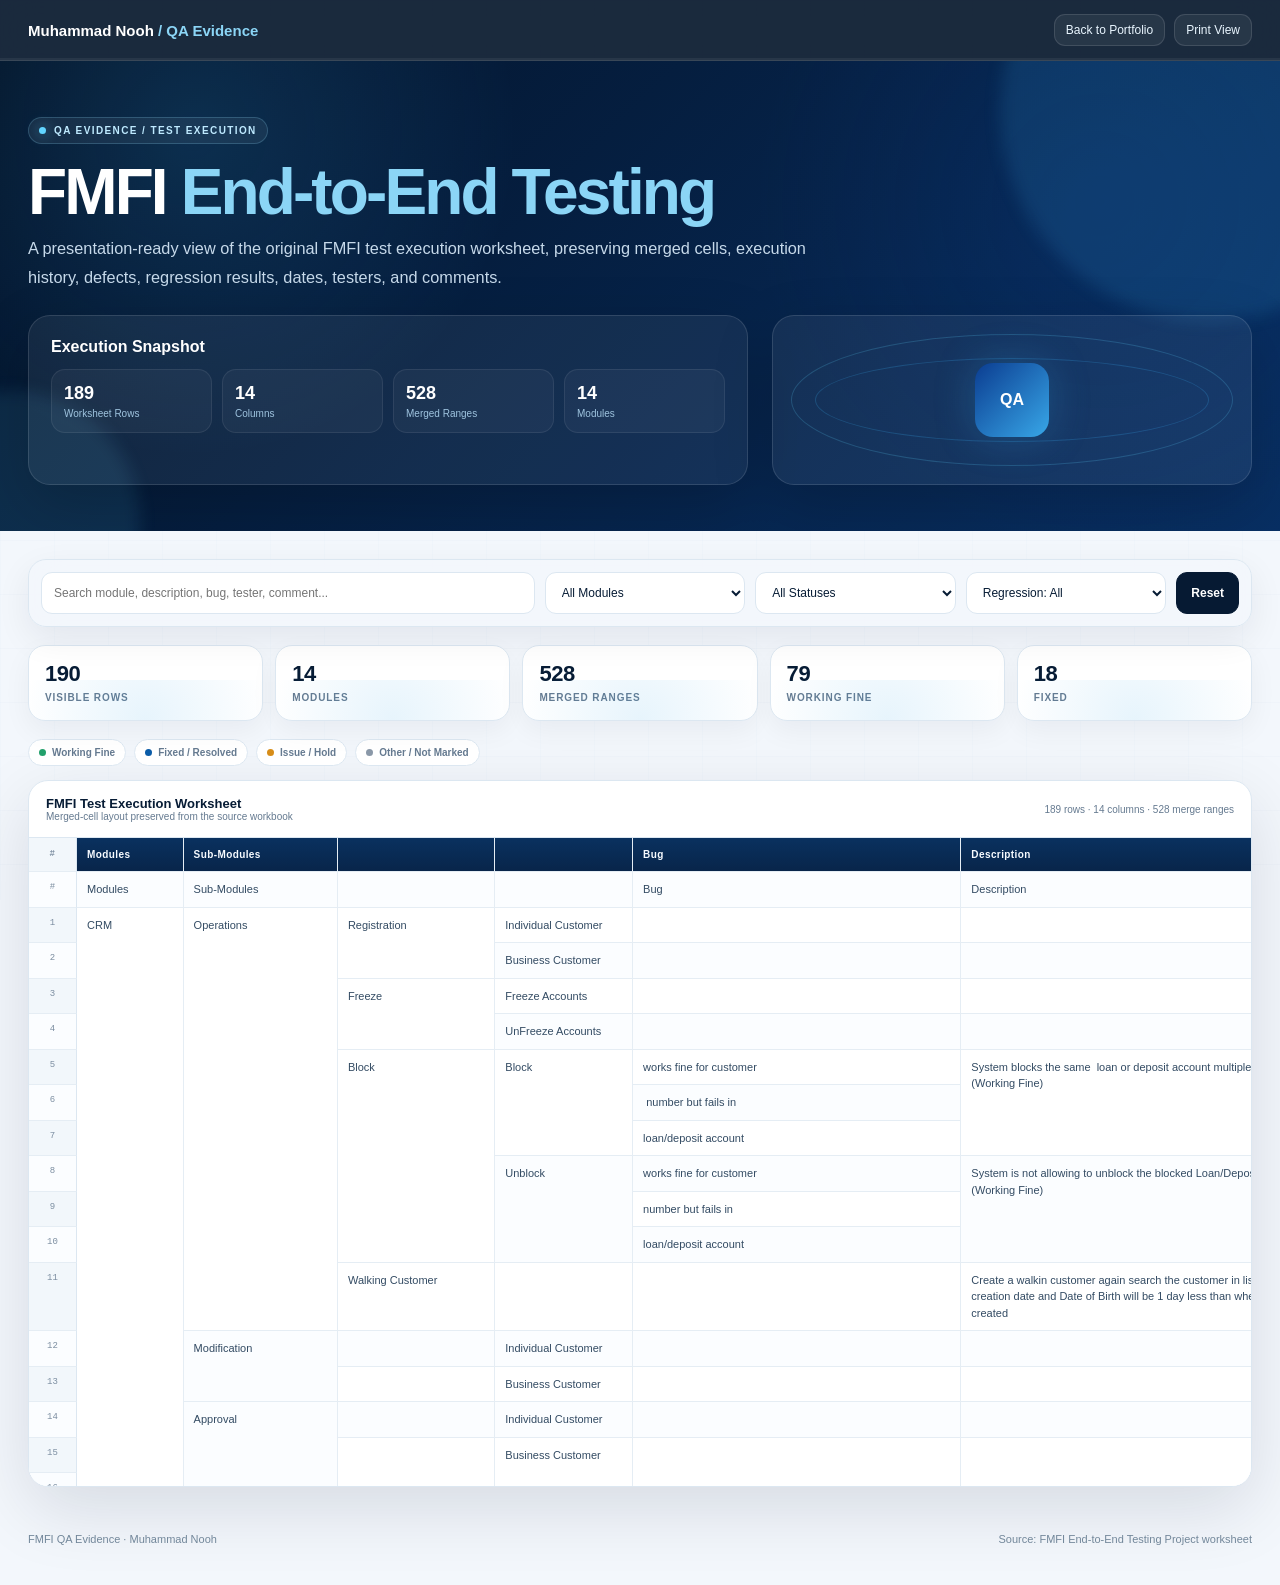
==== test-cases.html @ d33f56d4 "portfolio-version-1.6" ====
<!DOCTYPE html>
<html lang="en">
<head>
<meta charset="UTF-8">
<meta name="viewport" content="width=device-width, initial-scale=1.0">
<meta name="theme-color" content="#061a33">
<title>FMFI End-to-End Testing | QA Evidence — Muhammad Nooh</title>
<style>

:root{
 --navy-950:#031328;--navy-900:#061a33;--navy-800:#082f63;--navy-700:#0b3d91;
 --blue-600:#2f80bd;--blue-500:#38a7e8;--blue-300:#8bd5f6;--cyan:#62d5ff;
 --bg:#f3f7fc;--surface:#fff;--ink:#071c35;--muted:#657a90;--line:#dce7f1;
 --shadow:0 22px 70px rgba(3,19,40,.12);--shadow2:0 34px 100px rgba(3,19,40,.20)
}
*{box-sizing:border-box}
html{scroll-behavior:smooth}
body{margin:0;font-family:Inter,Segoe UI,Arial,sans-serif;background:var(--bg);color:var(--ink);overflow-x:hidden}
body::before{content:"";position:fixed;inset:0;pointer-events:none;opacity:.55;background-image:linear-gradient(rgba(11,61,145,.03) 1px,transparent 1px),linear-gradient(90deg,rgba(56,167,232,.03) 1px,transparent 1px);background-size:54px 54px;animation:grid 22s linear infinite;z-index:-3}
@keyframes grid{to{background-position:54px 54px}}
@keyframes drift{0%,100%{transform:translate3d(0,0,0)}50%{transform:translate3d(34px,-24px,0)}}
@keyframes pulse{0%,100%{transform:scale(1);opacity:.85}50%{transform:scale(1.35);opacity:1}}
@keyframes scan{from{transform:translateY(-120%)}to{transform:translateY(620%)}}
@keyframes float{0%,100%{transform:translateY(0)}50%{transform:translateY(-8px)}}
@keyframes reveal{from{opacity:0;transform:translateY(22px)}to{opacity:1;transform:none}}
.topbar{position:sticky;top:0;z-index:1000;background:rgba(3,19,40,.90);backdrop-filter:blur(18px);border-bottom:1px solid rgba(255,255,255,.08)}
.nav{max-width:1500px;margin:auto;padding:14px 28px;display:flex;align-items:center;justify-content:space-between;gap:20px}
.brand{color:#fff;text-decoration:none;font-weight:900;font-size:15px}.brand em{font-style:normal;color:var(--blue-300);font-weight:700}
.nav-actions{display:flex;align-items:center;gap:9px;flex-wrap:wrap}.nav-btn{border:1px solid rgba(255,255,255,.12);background:rgba(255,255,255,.06);color:#e9f6ff;border-radius:11px;padding:8px 11px;font-size:12px;cursor:pointer;transition:.25s}.nav-btn:hover{transform:translateY(-2px);background:rgba(56,167,232,.16)}
.progress{position:absolute;left:0;right:0;bottom:-1px;height:3px;background:rgba(255,255,255,.06)}.progress span{display:block;width:0;height:100%;background:linear-gradient(90deg,#38a7e8,#8bd5f6);box-shadow:0 0 14px rgba(56,167,232,.55)}
.hero{position:relative;overflow:hidden;background:radial-gradient(circle at 15% 15%,rgba(56,167,232,.16),transparent 28%),radial-gradient(circle at 86% 30%,rgba(11,61,145,.18),transparent 30%),linear-gradient(135deg,var(--navy-950),var(--navy-800));color:#fff}
.hero:before,.hero:after{content:"";position:absolute;border-radius:50%;filter:blur(8px);pointer-events:none}.hero:before{width:420px;height:420px;right:-140px;top:-160px;background:rgba(56,167,232,.14);animation:drift 9s ease-in-out infinite}.hero:after{width:260px;height:260px;left:-120px;bottom:-120px;background:rgba(98,213,255,.10);animation:drift 11s ease-in-out infinite reverse}
.hero-inner{max-width:1500px;margin:auto;padding:56px 28px 46px;position:relative;z-index:2}.eyebrow{display:inline-flex;gap:8px;align-items:center;border:1px solid rgba(139,213,246,.22);background:rgba(255,255,255,.06);padding:7px 10px;border-radius:999px;text-transform:uppercase;letter-spacing:1.4px;font-size:10px;font-weight:900;color:#bfeaff}.dot{width:7px;height:7px;border-radius:50%;background:#62d5ff;box-shadow:0 0 14px rgba(98,213,255,.8);animation:pulse 2s ease-in-out infinite}
.hero h1{margin:16px 0 9px;font-size:clamp(2.2rem,5vw,4.6rem);line-height:1.02;letter-spacing:-.045em}.hero h1 span{color:var(--blue-300)}.hero-copy{max-width:820px;color:#c6d9ea;font-size:1.02rem;line-height:1.75;margin:0 0 24px}
.hero-grid{display:grid;grid-template-columns:1.2fr .8fr;gap:24px;align-items:stretch}.hero-panel{border:1px solid rgba(255,255,255,.12);background:rgba(255,255,255,.06);border-radius:22px;padding:22px;backdrop-filter:blur(16px);box-shadow:0 20px 60px rgba(0,0,0,.18)}.hero-panel h2{margin:0 0 13px;font-size:16px}
.hero-meta{display:grid;grid-template-columns:repeat(4,1fr);gap:10px}.meta{padding:13px 12px;border:1px solid rgba(255,255,255,.08);background:rgba(255,255,255,.04);border-radius:14px;animation:float 5s ease-in-out infinite}.meta:nth-child(2){animation-delay:.4s}.meta:nth-child(3){animation-delay:.8s}.meta:nth-child(4){animation-delay:1.2s}.meta strong{display:block;font-size:18px;color:#fff}.meta span{display:block;margin-top:4px;color:#9fc4df;font-size:10px}
.side-graphic{height:100%;min-height:170px;position:relative;overflow:hidden}.side-graphic:before{content:"";position:absolute;inset:0;background:linear-gradient(180deg,transparent,rgba(98,213,255,.05),transparent);transform:translateY(-120%);animation:scan 4s linear infinite}.orbit{position:absolute;border:1px solid rgba(98,213,255,.20);border-radius:50%;inset:18px;animation:float 5s ease-in-out infinite}.orbit.o2{inset:42px;border-color:rgba(56,167,232,.24);animation-delay:-1.5s}.center-node{position:absolute;left:50%;top:50%;transform:translate(-50%,-50%);width:74px;height:74px;border-radius:18px;display:grid;place-items:center;background:linear-gradient(135deg,#0b3d91,#38a7e8);font-weight:900;box-shadow:0 0 40px rgba(56,167,232,.25)}
.main{max-width:1500px;margin:auto;padding:28px}.toolbar{position:sticky;top:66px;z-index:900;background:rgba(243,247,252,.90);backdrop-filter:blur(16px);border:1px solid var(--line);border-radius:18px;padding:12px;box-shadow:0 12px 35px rgba(3,19,40,.07)}.toolbar-grid{display:grid;grid-template-columns:minmax(250px,1.6fr) repeat(3,minmax(150px,.65fr)) auto;gap:10px;align-items:center}
.control{height:42px;border:1px solid var(--line);border-radius:11px;background:#fff;color:var(--ink);padding:0 12px;font:inherit;font-size:12px;outline:none;transition:.2s}.control:focus{border-color:rgba(11,61,145,.35);box-shadow:0 0 0 4px rgba(56,167,232,.10)}.toolbar-btn{height:42px;border:1px solid var(--navy-900);background:var(--navy-900);color:#fff;border-radius:11px;padding:0 14px;font-size:12px;font-weight:800;cursor:pointer}.toolbar-btn:hover{background:var(--navy-800)}
.stats{display:grid;grid-template-columns:repeat(5,1fr);gap:12px;margin:18px 0}.stat{background:#fff;border:1px solid var(--line);border-radius:17px;padding:15px 16px;box-shadow:0 10px 28px rgba(3,19,40,.05);position:relative;overflow:hidden}.stat:after{content:"";position:absolute;left:-30%;right:-30%;bottom:-40px;height:80px;background:radial-gradient(circle,rgba(56,167,232,.12),transparent 65%)}.stat strong{display:block;font-size:22px;letter-spacing:-.02em}.stat span{color:var(--muted);font-size:10px;text-transform:uppercase;letter-spacing:.9px;font-weight:800}
.status-legend{display:flex;gap:8px;flex-wrap:wrap;margin:0 0 14px}.pill{display:inline-flex;align-items:center;gap:6px;border:1px solid var(--line);background:#fff;border-radius:999px;padding:7px 10px;font-size:10px;color:var(--muted);font-weight:800}.pill i{width:7px;height:7px;border-radius:50%;display:block}.good i{background:#22a06b}.fixed i{background:#0b5ca8}.issue i{background:#d78d18}.neutral i{background:#8a98a8}
.sheet-shell{background:#fff;border:1px solid var(--line);border-radius:20px;box-shadow:var(--shadow);overflow:hidden}.sheet-top{padding:15px 17px;border-bottom:1px solid var(--line);display:flex;justify-content:space-between;gap:14px;align-items:center}.sheet-title{font-weight:900;font-size:13px}.sheet-sub{font-size:10px;color:var(--muted)}.table-wrap{overflow:auto;max-height:72vh;background:#fbfdff;scroll-behavior:smooth}
table{border-collapse:separate;border-spacing:0;min-width:1880px;width:max-content;font-size:11px}th,td{border-right:1px solid #e5edf4;border-bottom:1px solid #e5edf4;vertical-align:top}th{position:sticky;top:0;z-index:30;background:linear-gradient(180deg,#0a315f,#08254a);color:#f7fbff;padding:11px 10px;text-align:left;font-size:10px;letter-spacing:.4px;white-space:nowrap}td{padding:9px 10px;color:#334b63;line-height:1.5;min-width:102px;max-width:320px;white-space:pre-wrap;background:#fff}
.row-index{position:sticky;left:0;z-index:25;min-width:48px;width:48px;max-width:48px;text-align:center;font-size:9px;font-family:ui-monospace,SFMono-Regular,Consolas,monospace;color:#7b8da0;background:#f2f7fb;border-right:1px solid #dce7f1!important}.table-row:nth-child(odd) td{background:#fbfdff}.table-row:hover td{background:#eef7fd!important}.wide-cell{min-width:220px;max-width:360px}.date-cell{white-space:nowrap;color:#365b77;font-variant-numeric:tabular-nums}.status-good,.status-fixed,.status-issue,.status-neutral{font-weight:800;white-space:nowrap}.status-good{color:#087553;background:#f1fbf7!important}.status-fixed{color:#0a5f9f;background:#f1f8fe!important}.status-issue{color:#9a5a00;background:#fff8ec!important}.status-neutral{color:#5b6978}.match-row td{box-shadow:inset 0 0 0 1px rgba(56,167,232,.15)}.hidden-row{display:none}.empty-state{display:none;padding:46px;text-align:center;color:var(--muted)}.empty-state.show{display:block}mark{background:#d9f3ff;color:#05345e;padding:0 2px;border-radius:3px}
.footer{max-width:1500px;margin:18px auto 40px;padding:0 28px;color:#72879a;font-size:11px;display:flex;justify-content:space-between;gap:12px;flex-wrap:wrap}.fade-in{animation:reveal .6s both}.delay1{animation-delay:.08s}.delay2{animation-delay:.16s}.delay3{animation-delay:.24s}
@media(max-width:1100px){.hero-grid{grid-template-columns:1fr}.toolbar-grid{grid-template-columns:1fr 1fr}.stats{grid-template-columns:repeat(3,1fr)}}
@media(max-width:720px){.nav{padding:12px 14px}.main,.hero-inner,.footer{padding-left:14px;padding-right:14px}.hero-meta{grid-template-columns:repeat(2,1fr)}.toolbar{top:62px}.toolbar-grid{grid-template-columns:1fr}.stats{grid-template-columns:repeat(2,1fr)}.sheet-sub{display:none}.side-graphic{min-height:190px}}
@media(max-width:480px){.stats{grid-template-columns:1fr 1fr}.hero h1{font-size:2.6rem}}
@media print{.topbar,.toolbar,.stats,.status-legend,.footer{display:none}.hero{color:#000;background:#fff}.hero:before,.hero:after,.side-graphic{display:none}.main{padding:0} .sheet-shell{box-shadow:none;border:none}.table-wrap{max-height:none;overflow:visible}table{font-size:9px;min-width:0;width:100%}th{position:static;color:#000;background:#eef3f7}.row-index{position:static}}
@media(prefers-reduced-motion:reduce){*,*::before,*::after{animation-duration:.01ms!important;animation-iteration-count:1!important;transition-duration:.01ms!important;scroll-behavior:auto!important}}

</style>
</head>
<body>
<header class="topbar">
  <div class="nav">
    <a class="brand" href="index.html">Muhammad Nooh <em>/ QA Evidence</em></a>
    <div class="nav-actions">
      <button class="nav-btn" id="topBtn">Back to Portfolio</button>
      <button class="nav-btn" id="printBtn">Print View</button>
    </div>
  </div>
  <div class="progress"><span id="progressBar"></span></div>
</header>
<section class="hero">
  <div class="hero-inner">
    <div class="eyebrow fade-in"><span class="dot"></span> QA Evidence / Test Execution</div>
    <h1 class="fade-in delay1">FMFI <span>End-to-End Testing</span></h1>
    <p class="hero-copy fade-in delay2">A presentation-ready view of the original FMFI test execution worksheet, preserving merged cells, execution history, defects, regression results, dates, testers, and comments.</p>
    <div class="hero-grid fade-in delay3">
      <div class="hero-panel">
        <h2>Execution Snapshot</h2>
        <div class="hero-meta">
          <div class="meta"><strong>189</strong><span>Worksheet Rows</span></div>
          <div class="meta"><strong>14</strong><span>Columns</span></div>
          <div class="meta"><strong>528</strong><span>Merged Ranges</span></div>
          <div class="meta"><strong>14</strong><span>Modules</span></div>
        </div>
      </div>
      <div class="hero-panel side-graphic"><div class="orbit"></div><div class="orbit o2"></div><div class="center-node">QA</div></div>
    </div>
  </div>
</section>
<main class="main">
  <section class="toolbar">
    <div class="toolbar-grid">
      <input id="search" class="control" type="search" placeholder="Search module, description, bug, tester, comment...">
      <select id="moduleFilter" class="control"><option value="">All Modules</option><option value="crm">CRM</option><option value="loan">Loan</option><option value="deposit">Deposit</option><option value="term deposit">Term Deposit</option><option value="user batch">User Batch</option><option value="cash transaction">Cash Transaction</option><option value="transaction">Transaction</option><option value="miscellaneous">Miscellaneous</option><option value="authorization">Authorization</option><option value="reversal">Reversal</option><option value="cancellation">Cancellation</option><option value="back office">Back Office</option><option value="reports">Reports</option><option value="exchange">Exchange</option></select>
      <select id="statusFilter" class="control"><option value="">All Statuses</option><option value="working">Working Fine</option><option value="fixed">Fixed / Resolved</option><option value="issue">Issues / Holds</option></select>
      <select id="regFilter" class="control"><option value="">Regression: All</option><option value="working">Regression Working Fine</option><option value="issue">Regression Issues</option></select>
      <button id="clearBtn" class="toolbar-btn">Reset</button>
    </div>
  </section>
  <section class="stats">
    <div class="stat"><strong id="visibleCount">189</strong><span>Visible Rows</span></div>
    <div class="stat"><strong>14</strong><span>Modules</span></div>
    <div class="stat"><strong>528</strong><span>Merged Ranges</span></div>
    <div class="stat"><strong>79</strong><span>Working Fine</span></div>
    <div class="stat"><strong>18</strong><span>Fixed</span></div>
  </section>
  <div class="status-legend">
    <span class="pill good"><i></i> Working Fine</span>
    <span class="pill fixed"><i></i> Fixed / Resolved</span>
    <span class="pill issue"><i></i> Issue / Hold</span>
    <span class="pill neutral"><i></i> Other / Not Marked</span>
  </div>
  <section class="sheet-shell">
    <div class="sheet-top">
      <div><div class="sheet-title">FMFI Test Execution Worksheet</div><div class="sheet-sub">Merged-cell layout preserved from the source workbook</div></div>
      <div class="sheet-sub">189 rows · 14 columns · 528 merge ranges</div>
    </div>
    <div class="table-wrap" id="tableWrap">
      <table id="qaTable">
        <thead><tr class="table-head-row"><th class="row-index">#</th><th>Modules</th><th>Sub-Modules</th><th></th><th></th><th>Bug</th><th>Description</th><th>Status</th><th>Tested by </th><th>Date</th><th>Comment</th><th>Regression II</th><th>Tested by </th><th>Date</th><th>Comment</th></tr></thead>
        <tbody><tr class="table-row" data-row-index="0"><td class="row-index">#</td><td data-col="0" data-row="0">Modules</td><td data-col="1" data-row="0">Sub-Modules</td><td data-col="2" data-row="0"></td><td data-col="3" data-row="0"></td><td class="wide-cell" data-col="4" data-row="0">Bug</td><td class="wide-cell" data-col="5" data-row="0">Description</td><td data-col="6" data-row="0">Status</td><td data-col="7" data-row="0">Tested by </td><td class="date-cell" data-col="8" data-row="0">Date</td><td class="wide-cell" data-col="9" data-row="0">Comment</td><td data-col="10" data-row="0">Regression II</td><td data-col="11" data-row="0">Tested by </td><td class="date-cell" data-col="12" data-row="0">Date</td><td class="wide-cell" data-col="13" data-row="0">Comment</td></tr>
<tr class="table-row" data-row-index="1"><td class="row-index">1</td><td rowspan="36" data-col="0" data-row="1">CRM</td><td rowspan="11" data-col="1" data-row="1">Operations</td><td rowspan="2" data-col="2" data-row="1">Registration</td><td data-col="3" data-row="1">Individual Customer</td><td class="wide-cell" data-col="4" data-row="1"></td><td class="wide-cell" data-col="5" data-row="1"></td><td class="status-good" data-col="6" data-row="1">Working fine</td><td data-col="7" data-row="1">Nooh</td><td class="date-cell" data-col="8" data-row="1">05 May 2026</td><td class="wide-cell" data-col="9" data-row="1"> </td><td class="status-good" data-col="10" data-row="1">Working fine</td><td data-col="11" data-row="1">Nooh</td><td class="date-cell" data-col="12" data-row="1">02 Jun 2026</td><td class="wide-cell" data-col="13" data-row="1"></td></tr>
<tr class="table-row" data-row-index="2"><td class="row-index">2</td><td data-col="3" data-row="2">Business Customer</td><td class="wide-cell" data-col="4" data-row="2"></td><td class="wide-cell" data-col="5" data-row="2"></td><td class="status-good" data-col="6" data-row="2">Working fine</td><td data-col="7" data-row="2">Nooh</td><td class="date-cell" data-col="8" data-row="2">05 May 2026</td><td class="wide-cell" data-col="9" data-row="2"></td><td class="status-good" data-col="10" data-row="2">Working fine</td><td data-col="11" data-row="2">Nooh</td><td class="date-cell" data-col="12" data-row="2">02 Jun 2026</td><td class="wide-cell" data-col="13" data-row="2"></td></tr>
<tr class="table-row" data-row-index="3"><td class="row-index">3</td><td rowspan="2" data-col="2" data-row="3">Freeze</td><td data-col="3" data-row="3">Freeze Accounts</td><td class="wide-cell" data-col="4" data-row="3"></td><td class="wide-cell" data-col="5" data-row="3"></td><td class="status-good" data-col="6" data-row="3">Working fine</td><td data-col="7" data-row="3">Nooh</td><td class="date-cell" data-col="8" data-row="3">05 May 2026</td><td class="wide-cell" data-col="9" data-row="3"></td><td class="status-good" data-col="10" data-row="3">Working fine</td><td data-col="11" data-row="3">Nooh</td><td class="date-cell" data-col="12" data-row="3">03 Jun 2026</td><td class="wide-cell" data-col="13" data-row="3"></td></tr>
<tr class="table-row" data-row-index="4"><td class="row-index">4</td><td data-col="3" data-row="4">UnFreeze Accounts</td><td class="wide-cell" data-col="4" data-row="4"></td><td class="wide-cell" data-col="5" data-row="4"></td><td class="status-good" data-col="6" data-row="4">Working fine</td><td data-col="7" data-row="4">Nooh</td><td class="date-cell" data-col="8" data-row="4">05 May 2026</td><td class="wide-cell" data-col="9" data-row="4"></td><td class="status-good" data-col="10" data-row="4">Working fine</td><td data-col="11" data-row="4">Nooh</td><td class="date-cell" data-col="12" data-row="4">03 Jun 2026</td><td class="wide-cell" data-col="13" data-row="4"></td></tr>
<tr class="table-row" data-row-index="5"><td class="row-index">5</td><td rowspan="6" data-col="2" data-row="5">Block</td><td rowspan="3" data-col="3" data-row="5">Block</td><td class="wide-cell" data-col="4" data-row="5">works fine for customer</td><td class="wide-cell" rowspan="3" data-col="5" data-row="5">System blocks the same  loan or deposit account multiple times (Working Fine)</td><td class="status-fixed" rowspan="3" data-col="6" data-row="5">Fixed</td><td rowspan="3" data-col="7" data-row="5">Nooh</td><td class="date-cell" rowspan="3" data-col="8" data-row="5">07 May 2026</td><td class="wide-cell" rowspan="3" data-col="9" data-row="5"></td><td class="status-good" rowspan="3" data-col="10" data-row="5">Working fine</td><td rowspan="3" data-col="11" data-row="5">Nooh</td><td class="date-cell" rowspan="3" data-col="12" data-row="5">02 Jun 2026</td><td class="wide-cell" rowspan="3" data-col="13" data-row="5"></td></tr>
<tr class="table-row" data-row-index="6"><td class="row-index">6</td><td class="wide-cell" data-col="4" data-row="6"> number but fails in</td></tr>
<tr class="table-row" data-row-index="7"><td class="row-index">7</td><td class="wide-cell" data-col="4" data-row="7">loan/deposit account</td></tr>
<tr class="table-row" data-row-index="8"><td class="row-index">8</td><td rowspan="3" data-col="3" data-row="8">Unblock</td><td class="wide-cell" data-col="4" data-row="8">works fine for customer</td><td class="wide-cell" rowspan="3" data-col="5" data-row="8">System is not allowing to unblock the blocked Loan/Deposit account (Working Fine)</td><td class="status-fixed" rowspan="3" data-col="6" data-row="8">Fixed</td><td rowspan="3" data-col="7" data-row="8">Nooh</td><td class="date-cell" rowspan="3" data-col="8" data-row="8">07 May 2026</td><td class="wide-cell" rowspan="3" data-col="9" data-row="8"></td><td class="status-good" rowspan="3" data-col="10" data-row="8">Working fine</td><td rowspan="3" data-col="11" data-row="8">Nooh</td><td rowspan="3" data-col="12" data-row="8"></td><td class="wide-cell" rowspan="3" data-col="13" data-row="8"></td></tr>
<tr class="table-row" data-row-index="9"><td class="row-index">9</td><td class="wide-cell" data-col="4" data-row="9">number but fails in</td></tr>
<tr class="table-row" data-row-index="10"><td class="row-index">10</td><td class="wide-cell" data-col="4" data-row="10">loan/deposit account</td></tr>
<tr class="table-row" data-row-index="11"><td class="row-index">11</td><td data-col="2" data-row="11">Walking Customer</td><td data-col="3" data-row="11"></td><td class="wide-cell" data-col="4" data-row="11"></td><td class="wide-cell" data-col="5" data-row="11">Create a walkin customer again search the customer in list, the creation date and Date of Birth will be 1 day less than when it was created</td><td class="status-issue" data-col="6" data-row="11">Minor issue</td><td data-col="7" data-row="11">Nooh</td><td class="date-cell" data-col="8" data-row="11">06 May 2026</td><td class="wide-cell" data-col="9" data-row="11"></td><td class="status-good" data-col="10" data-row="11">Working fine</td><td data-col="11" data-row="11">Nooh</td><td class="date-cell" data-col="12" data-row="11">04 Jun 2026</td><td class="wide-cell" data-col="13" data-row="11"></td></tr>
<tr class="table-row" data-row-index="12"><td class="row-index">12</td><td rowspan="2" data-col="1" data-row="12">Modification</td><td data-col="2" data-row="12"></td><td data-col="3" data-row="12">Individual Customer</td><td class="wide-cell" data-col="4" data-row="12"></td><td class="wide-cell" data-col="5" data-row="12"></td><td class="status-good" data-col="6" data-row="12">Working fine</td><td data-col="7" data-row="12">Nooh</td><td class="date-cell" data-col="8" data-row="12">05 May 2026</td><td class="wide-cell" data-col="9" data-row="12"></td><td class="status-good" data-col="10" data-row="12">Working fine</td><td data-col="11" data-row="12">Nooh</td><td class="date-cell" data-col="12" data-row="12">02 Jun 2026</td><td class="wide-cell" data-col="13" data-row="12"></td></tr>
<tr class="table-row" data-row-index="13"><td class="row-index">13</td><td data-col="2" data-row="13"></td><td data-col="3" data-row="13">Business Customer</td><td class="wide-cell" data-col="4" data-row="13"></td><td class="wide-cell" data-col="5" data-row="13"></td><td class="status-good" data-col="6" data-row="13">Working fine</td><td data-col="7" data-row="13">Nooh</td><td class="date-cell" data-col="8" data-row="13">05 May 2026</td><td class="wide-cell" data-col="9" data-row="13"></td><td class="status-good" data-col="10" data-row="13">Working fine</td><td data-col="11" data-row="13">Nooh</td><td class="date-cell" data-col="12" data-row="13">02 Jun 2026</td><td class="wide-cell" data-col="13" data-row="13"></td></tr>
<tr class="table-row" data-row-index="14"><td class="row-index">14</td><td rowspan="19" data-col="1" data-row="14">Approval</td><td data-col="2" data-row="14"></td><td data-col="3" data-row="14">Individual Customer</td><td class="wide-cell" data-col="4" data-row="14"></td><td class="wide-cell" data-col="5" data-row="14"></td><td class="status-good" data-col="6" data-row="14">Working fine</td><td data-col="7" data-row="14">Nooh</td><td class="date-cell" data-col="8" data-row="14">05 May 2026</td><td class="wide-cell" data-col="9" data-row="14"></td><td class="status-good" data-col="10" data-row="14">Working fine</td><td data-col="11" data-row="14">Nooh</td><td class="date-cell" data-col="12" data-row="14">02 Jun 2026</td><td class="wide-cell" data-col="13" data-row="14"></td></tr>
<tr class="table-row" data-row-index="15"><td class="row-index">15</td><td rowspan="3" data-col="2" data-row="15"></td><td rowspan="3" data-col="3" data-row="15">Business Customer</td><td class="wide-cell" rowspan="3" data-col="4" data-row="15"></td><td class="wide-cell" rowspan="3" data-col="5" data-row="15"></td><td class="status-good" rowspan="3" data-col="6" data-row="15">Working fine</td><td rowspan="3" data-col="7" data-row="15">Nooh</td><td class="date-cell" rowspan="3" data-col="8" data-row="15">05 May 2026</td><td class="wide-cell" rowspan="3" data-col="9" data-row="15"></td><td class="status-good" rowspan="3" data-col="10" data-row="15">Working fine</td><td rowspan="3" data-col="11" data-row="15">Nooh</td><td class="date-cell" rowspan="3" data-col="12" data-row="15">02 Jun 2026</td><td class="wide-cell" data-col="13" data-row="15">Application</td></tr>
<tr class="table-row" data-row-index="16"><td class="row-index">16</td><td class="wide-cell" data-col="13" data-row="16">Disappears</td></tr>
<tr class="table-row" data-row-index="17"><td class="row-index">17</td><td class="wide-cell" data-col="13" data-row="17">at approval stage(Issue resolved now)</td></tr>
<tr class="table-row" data-row-index="18"><td class="row-index">18</td><td rowspan="2" data-col="2" data-row="18">Freeze</td><td data-col="3" data-row="18">Freeze Accounts</td><td class="wide-cell" data-col="4" data-row="18"></td><td class="wide-cell" data-col="5" data-row="18"></td><td class="status-good" data-col="6" data-row="18">Working fine</td><td data-col="7" data-row="18">Nooh</td><td class="date-cell" data-col="8" data-row="18">05 May 2026</td><td class="wide-cell" data-col="9" data-row="18"></td><td class="status-good" data-col="10" data-row="18">Working fine</td><td data-col="11" data-row="18">Nooh</td><td class="date-cell" data-col="12" data-row="18">03 Jun 2026</td><td class="wide-cell" data-col="13" data-row="18"></td></tr>
<tr class="table-row" data-row-index="19"><td class="row-index">19</td><td data-col="3" data-row="19">UnFreeze Accounts</td><td class="wide-cell" data-col="4" data-row="19"></td><td class="wide-cell" data-col="5" data-row="19"></td><td class="status-good" data-col="6" data-row="19">Working fine</td><td data-col="7" data-row="19">Nooh</td><td class="date-cell" data-col="8" data-row="19">05 May 2026</td><td class="wide-cell" data-col="9" data-row="19"></td><td class="status-good" data-col="10" data-row="19">Working fine</td><td data-col="11" data-row="19">Nooh</td><td class="date-cell" data-col="12" data-row="19">03 Jun 2026</td><td class="wide-cell" data-col="13" data-row="19"></td></tr>
<tr class="table-row" data-row-index="20"><td class="row-index">20</td><td rowspan="13" data-col="2" data-row="20">Block</td><td rowspan="4" data-col="3" data-row="20">Block</td><td class="wide-cell" rowspan="4" data-col="4" data-row="20">&quot;Classification&quot; and &quot;Company Name /Customer No&quot; are empty</td><td class="wide-cell" data-col="5" data-row="20">In Block Approval screen,</td><td class="status-fixed" rowspan="4" data-col="6" data-row="20">Fixed</td><td rowspan="4" data-col="7" data-row="20">Nooh</td><td class="date-cell" rowspan="4" data-col="8" data-row="20">06 May 2026</td><td class="wide-cell" rowspan="4" data-col="9" data-row="20"></td><td class="status-issue" rowspan="4" data-col="10" data-row="20">Issues exist</td><td rowspan="4" data-col="11" data-row="20">Nooh</td><td class="date-cell" rowspan="4" data-col="12" data-row="20">02 Jun 2026</td><td class="wide-cell" data-col="13" data-row="20">1.In the Block Approval</td></tr>
<tr class="table-row" data-row-index="21"><td class="row-index">21</td><td class="wide-cell" data-col="5" data-row="21">the fields &quot;Classification&quot; and &quot;Company Name/Customer No&quot;</td><td class="wide-cell" data-col="13" data-row="21">screen, all fields are appearing blank.(for specific branch Damascus) (Working Fine now)</td></tr>
<tr class="table-row" data-row-index="22"><td class="row-index">22</td><td class="wide-cell" data-col="5" data-row="22">are empty ( for deoposit account and loan account)</td><td class="wide-cell" data-col="13" data-row="22">2. In other branches the applications are stuck in execute process stage (Working Fine now)</td></tr>
<tr class="table-row" data-row-index="23"><td class="row-index">23</td><td class="wide-cell" data-col="5" data-row="23"></td><td class="wide-cell" data-col="13" data-row="23">3. When rejecting a &quot;Customer&quot; Block application from approval stage then again viewing it, Customer Number is not displayed, and &quot;Error ERR_APP_B_0001 (Internal Server Error on CRM module)&quot; is displayed when viewing a rejected Deposit/Loan Block application (Currently on hold )</td></tr>
<tr class="table-row" data-row-index="24"><td class="row-index">24</td><td rowspan="9" data-col="3" data-row="24">Unblock</td><td class="wide-cell" rowspan="9" data-col="4" data-row="24"></td><td class="wide-cell" rowspan="9" data-col="5" data-row="24"></td><td class="status-good" rowspan="9" data-col="6" data-row="24">Working fine</td><td rowspan="9" data-col="7" data-row="24">Nooh</td><td class="date-cell" rowspan="9" data-col="8" data-row="24">07 May 2026</td><td class="wide-cell" rowspan="9" data-col="9" data-row="24"></td><td class="status-issue" rowspan="9" data-col="10" data-row="24">Issues exist</td><td rowspan="9" data-col="11" data-row="24">Nooh</td><td class="date-cell" rowspan="9" data-col="12" data-row="24">02 Jun 2026</td><td class="wide-cell" data-col="13" data-row="24">When rejecting a &quot;Customer&quot;</td></tr>
<tr class="table-row" data-row-index="25"><td class="row-index">25</td><td class="wide-cell" data-col="13" data-row="25">unblock application from</td></tr>
<tr class="table-row" data-row-index="26"><td class="row-index">26</td><td class="wide-cell" data-col="13" data-row="26">approval stage then again</td></tr>
<tr class="table-row" data-row-index="27"><td class="row-index">27</td><td class="wide-cell" data-col="13" data-row="27">viewing it, Customer Number</td></tr>
<tr class="table-row" data-row-index="28"><td class="row-index">28</td><td class="wide-cell" data-col="13" data-row="28"> is not displayed, and &quot;Error</td></tr>
<tr class="table-row" data-row-index="29"><td class="row-index">29</td><td class="wide-cell" data-col="13" data-row="29"> ERR_APP_B_0001 (Internal</td></tr>
<tr class="table-row" data-row-index="30"><td class="row-index">30</td><td class="wide-cell" data-col="13" data-row="30"> Server Error on CRM module)&quot;</td></tr>
<tr class="table-row" data-row-index="31"><td class="row-index">31</td><td class="wide-cell" data-col="13" data-row="31"> is displayed when viewing a</td></tr>
<tr class="table-row" data-row-index="32"><td class="row-index">32</td><td class="wide-cell" data-col="13" data-row="32">rejected Deposit/Loan Unblock application (Currently on hold)</td></tr>
<tr class="table-row" data-row-index="33"><td class="row-index">33</td><td data-col="1" data-row="33">Settings</td><td data-col="2" data-row="33"></td><td data-col="3" data-row="33">All Menus</td><td class="wide-cell" data-col="4" data-row="33"></td><td class="wide-cell" data-col="5" data-row="33"></td><td class="status-good" data-col="6" data-row="33">Working fine</td><td data-col="7" data-row="33">Nooh</td><td class="date-cell" data-col="8" data-row="33">05 Jun 2026</td><td class="wide-cell" data-col="9" data-row="33"></td><td class="status-good" data-col="10" data-row="33">Working fine</td><td data-col="11" data-row="33">Nooh</td><td class="date-cell" data-col="12" data-row="33">03 Jun 2026</td><td class="wide-cell" data-col="13" data-row="33"></td></tr>
<tr class="table-row" data-row-index="34"><td class="row-index">34</td><td data-col="1" data-row="34">Inquiry</td><td data-col="2" data-row="34"></td><td data-col="3" data-row="34">All Menus</td><td class="wide-cell" data-col="4" data-row="34"></td><td class="wide-cell" data-col="5" data-row="34"></td><td class="status-good" data-col="6" data-row="34">Working fine</td><td data-col="7" data-row="34">Nooh</td><td class="date-cell" data-col="8" data-row="34">05 Jun 2026</td><td class="wide-cell" data-col="9" data-row="34"></td><td class="status-issue" data-col="10" data-row="34">Minor Issue</td><td data-col="11" data-row="34">Nooh</td><td class="date-cell" data-col="12" data-row="34">02 Jun 2026</td><td class="wide-cell" data-col="13" data-row="34"></td></tr>
<tr class="table-row" data-row-index="35"><td class="row-index">35</td><td data-col="1" data-row="35">Audit</td><td data-col="2" data-row="35"></td><td data-col="3" data-row="35"></td><td class="wide-cell" data-col="4" data-row="35"></td><td class="wide-cell" data-col="5" data-row="35"></td><td class="status-neutral" data-col="6" data-row="35"></td><td data-col="7" data-row="35"></td><td data-col="8" data-row="35"></td><td class="wide-cell" data-col="9" data-row="35"></td><td class="status-neutral" data-col="10" data-row="35"></td><td data-col="11" data-row="35"></td><td data-col="12" data-row="35"></td><td class="wide-cell" data-col="13" data-row="35">No need to test</td></tr>
<tr class="table-row" data-row-index="36"><td class="row-index">36</td><td data-col="1" data-row="36">Unclose Customer</td><td data-col="2" data-row="36"></td><td data-col="3" data-row="36"></td><td class="wide-cell" data-col="4" data-row="36"></td><td class="wide-cell" data-col="5" data-row="36"></td><td class="status-good" data-col="6" data-row="36">Working fine</td><td data-col="7" data-row="36">Nooh</td><td class="date-cell" data-col="8" data-row="36">05 May 2026</td><td class="wide-cell" data-col="9" data-row="36"></td><td class="status-good" data-col="10" data-row="36">Working fine</td><td data-col="11" data-row="36">Nooh</td><td class="date-cell" data-col="12" data-row="36">03 Jun 2026</td><td class="wide-cell" data-col="13" data-row="36"></td></tr>
<tr class="table-row" data-row-index="37"><td class="row-index">37</td><td rowspan="30" data-col="0" data-row="37">Loan</td><td rowspan="12" data-col="1" data-row="37">Operations</td><td rowspan="2" data-col="2" data-row="37">Application</td><td rowspan="2" data-col="3" data-row="37">Individual Loan</td><td class="wide-cell" data-col="4" data-row="37">Detail Purpose field</td><td class="wide-cell" rowspan="2" data-col="5" data-row="37">When Loan application is put on hold and then moved to approval stage to proceed, Detail Purpose field is cleared.(Wokring Fine)</td><td class="status-good" rowspan="2" data-col="6" data-row="37">Working fine</td><td rowspan="2" data-col="7" data-row="37">Nooh</td><td class="date-cell" rowspan="2" data-col="8" data-row="37">06 May 2026</td><td class="wide-cell" rowspan="2" data-col="9" data-row="37">Fixed</td><td class="status-good" rowspan="2" data-col="10" data-row="37">Working fine</td><td rowspan="2" data-col="11" data-row="37">Nooh</td><td class="date-cell" rowspan="2" data-col="12" data-row="37">03 Jun 2026</td><td class="wide-cell" rowspan="2" data-col="13" data-row="37"></td></tr>
<tr class="table-row" data-row-index="38"><td class="row-index">38</td><td class="wide-cell" data-col="4" data-row="38">gets Cleared</td></tr>
<tr class="table-row" data-row-index="39"><td class="row-index">39</td><td data-col="2" data-row="39"></td><td data-col="3" data-row="39">Group Loan</td><td class="wide-cell" data-col="4" data-row="39"></td><td class="wide-cell" data-col="5" data-row="39"></td><td class="status-neutral" data-col="6" data-row="39"></td><td data-col="7" data-row="39"></td><td data-col="8" data-row="39"></td><td class="wide-cell" data-col="9" data-row="39"></td><td class="status-neutral" data-col="10" data-row="39"></td><td data-col="11" data-row="39"></td><td data-col="12" data-row="39"></td><td class="wide-cell" data-col="13" data-row="39">No need to test</td></tr>
<tr class="table-row" data-row-index="40"><td class="row-index">40</td><td data-col="2" data-row="40"></td><td data-col="3" data-row="40">Collaterals</td><td class="wide-cell" data-col="4" data-row="40"></td><td class="wide-cell" data-col="5" data-row="40"></td><td class="status-good" data-col="6" data-row="40">Working fine</td><td data-col="7" data-row="40"></td><td class="date-cell" data-col="8" data-row="40">06 May 2026</td><td class="wide-cell" data-col="9" data-row="40"></td><td class="status-good" data-col="10" data-row="40">Working fine</td><td data-col="11" data-row="40"></td><td data-col="12" data-row="40"></td><td class="wide-cell" data-col="13" data-row="40"></td></tr>
<tr class="table-row" data-row-index="41"><td class="row-index">41</td><td rowspan="3" data-col="2" data-row="41"></td><td rowspan="3" data-col="3" data-row="41">Credit Committee</td><td class="wide-cell" rowspan="3" data-col="4" data-row="41"></td><td class="wide-cell" data-col="5" data-row="41">Unable to add new credit committee (Wokring fine now)</td><td class="status-fixed" rowspan="3" data-col="6" data-row="41">Fixed</td><td rowspan="3" data-col="7" data-row="41">Nooh</td><td class="date-cell" rowspan="3" data-col="8" data-row="41">07 May 2026</td><td class="wide-cell" rowspan="3" data-col="9" data-row="41"></td><td class="status-good" rowspan="3" data-col="10" data-row="41">Working fine</td><td rowspan="3" data-col="11" data-row="41">Nooh</td><td class="date-cell" rowspan="3" data-col="12" data-row="41">03 Jun 2026</td><td class="wide-cell" rowspan="3" data-col="13" data-row="41"></td></tr>
<tr class="table-row" data-row-index="42"><td class="row-index">42</td><td class="wide-cell" data-col="5" data-row="42">Previously ,correct error message was shown</td></tr>
<tr class="table-row" data-row-index="43"><td class="row-index">43</td><td class="wide-cell" data-col="5" data-row="43">when we entered the wrong limit (This error occurs when the ‘To Limit’ is entered less than the ‘From Limit’)(Wokring fine now)</td></tr>
<tr class="table-row" data-row-index="44"><td class="row-index">44</td><td rowspan="2" data-col="2" data-row="44"></td><td rowspan="2" data-col="3" data-row="44">Register Groups</td><td class="wide-cell" rowspan="2" data-col="4" data-row="44"></td><td class="wide-cell" rowspan="2" data-col="5" data-row="44">I was able to add group with duplicate code</td><td class="status-issue" rowspan="2" data-col="6" data-row="44">Minor issue</td><td rowspan="2" data-col="7" data-row="44">Nooh</td><td class="date-cell" rowspan="2" data-col="8" data-row="44">06 May 2026</td><td class="wide-cell" rowspan="2" data-col="9" data-row="44"></td><td class="status-good" rowspan="2" data-col="10" data-row="44">Working Fine</td><td rowspan="2" data-col="11" data-row="44">Nooh</td><td class="date-cell" rowspan="2" data-col="12" data-row="44">03 Jun 2026</td><td class="wide-cell" data-col="13" data-row="44">now system stops</td></tr>
<tr class="table-row" data-row-index="45"><td class="row-index">45</td><td class="wide-cell" data-col="13" data-row="45">adding group with duplicate code</td></tr>
<tr class="table-row" data-row-index="46"><td class="row-index">46</td><td data-col="2" data-row="46"></td><td data-col="3" data-row="46">Mocked loan Schedulas</td><td class="wide-cell" data-col="4" data-row="46"></td><td class="wide-cell" data-col="5" data-row="46">Product restrictions like Loan amount must be checked</td><td class="status-issue" data-col="6" data-row="46">Minor issue</td><td data-col="7" data-row="46">Nooh</td><td class="date-cell" data-col="8" data-row="46">06 May 2026</td><td class="wide-cell" data-col="9" data-row="46">IGNORE</td><td class="status-good" data-col="10" data-row="46">Working Fine</td><td data-col="11" data-row="46">Nooh</td><td class="date-cell" data-col="12" data-row="46">04 Jun 2026</td><td class="wide-cell" data-col="13" data-row="46"></td></tr>
<tr class="table-row" data-row-index="47"><td class="row-index">47</td><td data-col="2" data-row="47"></td><td data-col="3" data-row="47">Loan Restructure</td><td class="wide-cell" data-col="4" data-row="47"></td><td class="wide-cell" data-col="5" data-row="47"></td><td class="status-good" data-col="6" data-row="47">Working Fine</td><td data-col="7" data-row="47">Nooh</td><td class="date-cell" data-col="8" data-row="47">05 Jun 2026</td><td class="wide-cell" data-col="9" data-row="47"></td><td class="status-good" data-col="10" data-row="47">Working Fine</td><td data-col="11" data-row="47">Nooh</td><td class="date-cell" data-col="12" data-row="47">03 Jun 2026</td><td class="wide-cell" data-col="13" data-row="47"></td></tr>
<tr class="table-row" data-row-index="48"><td class="row-index">48</td><td data-col="2" data-row="48"></td><td data-col="3" data-row="48">Changes Waviers</td><td class="wide-cell" data-col="4" data-row="48"></td><td class="wide-cell" data-col="5" data-row="48"></td><td class="status-good" data-col="6" data-row="48">Working Fine</td><td data-col="7" data-row="48">Nooh</td><td class="date-cell" data-col="8" data-row="48">05 Jun 2026</td><td class="wide-cell" data-col="9" data-row="48"></td><td class="status-good" data-col="10" data-row="48">Working Fine</td><td data-col="11" data-row="48">Nooh</td><td class="date-cell" data-col="12" data-row="48">03 Jun 2026</td><td class="wide-cell" data-col="13" data-row="48"></td></tr>
<tr class="table-row" data-row-index="49"><td class="row-index">49</td><td rowspan="4" data-col="1" data-row="49">Modification</td><td data-col="2" data-row="49">Accounts</td><td data-col="3" data-row="49">Individual Loan</td><td class="wide-cell" data-col="4" data-row="49"></td><td class="wide-cell" data-col="5" data-row="49"></td><td class="status-good" data-col="6" data-row="49">Working Fine</td><td data-col="7" data-row="49">Nooh</td><td class="date-cell" data-col="8" data-row="49">06 May 2026</td><td class="wide-cell" data-col="9" data-row="49"></td><td class="status-good" data-col="10" data-row="49">Working Fine</td><td data-col="11" data-row="49">Nooh</td><td class="date-cell" data-col="12" data-row="49">03 Jun 2026</td><td class="wide-cell" data-col="13" data-row="49"></td></tr>
<tr class="table-row" data-row-index="50"><td class="row-index">50</td><td data-col="2" data-row="50"></td><td data-col="3" data-row="50">Group Loan</td><td class="wide-cell" data-col="4" data-row="50"></td><td class="wide-cell" data-col="5" data-row="50"></td><td class="status-neutral" data-col="6" data-row="50"></td><td data-col="7" data-row="50"></td><td data-col="8" data-row="50"></td><td class="wide-cell" data-col="9" data-row="50"></td><td class="status-neutral" data-col="10" data-row="50"></td><td data-col="11" data-row="50"></td><td data-col="12" data-row="50"></td><td class="wide-cell" data-col="13" data-row="50"></td></tr>
<tr class="table-row" data-row-index="51"><td class="row-index">51</td><td data-col="2" data-row="51"></td><td data-col="3" data-row="51">Credit Committee</td><td class="wide-cell" data-col="4" data-row="51"></td><td class="wide-cell" data-col="5" data-row="51"></td><td class="status-good" data-col="6" data-row="51">Working Fine</td><td data-col="7" data-row="51">Nooh</td><td class="date-cell" data-col="8" data-row="51">06 May 2026</td><td class="wide-cell" data-col="9" data-row="51"></td><td class="status-good" data-col="10" data-row="51">Working fine</td><td data-col="11" data-row="51">Nooh</td><td class="date-cell" data-col="12" data-row="51">03 Jun 2026</td><td class="wide-cell" data-col="13" data-row="51"></td></tr>
<tr class="table-row" data-row-index="52"><td class="row-index">52</td><td data-col="2" data-row="52"></td><td data-col="3" data-row="52">Loan Account Rate</td><td class="wide-cell" data-col="4" data-row="52"></td><td class="wide-cell" data-col="5" data-row="52"></td><td class="status-good" data-col="6" data-row="52">Working fine</td><td data-col="7" data-row="52">Nooh</td><td class="date-cell" data-col="8" data-row="52">06 May 2026</td><td class="wide-cell" data-col="9" data-row="52"></td><td class="status-good" data-col="10" data-row="52">Working fine</td><td data-col="11" data-row="52">Nooh</td><td class="date-cell" data-col="12" data-row="52">03 Jun 2026</td><td class="wide-cell" data-col="13" data-row="52"></td></tr>
<tr class="table-row" data-row-index="53"><td class="row-index">53</td><td rowspan="3" data-col="1" data-row="53">Approval</td><td data-col="2" data-row="53"></td><td data-col="3" data-row="53">Individual Loan</td><td class="wide-cell" data-col="4" data-row="53"></td><td class="wide-cell" data-col="5" data-row="53"></td><td class="status-good" data-col="6" data-row="53">Working fine</td><td data-col="7" data-row="53">Nooh</td><td class="date-cell" data-col="8" data-row="53">06 May 2026</td><td class="wide-cell" data-col="9" data-row="53"></td><td class="status-good" data-col="10" data-row="53">Working fine</td><td data-col="11" data-row="53">Nooh</td><td class="date-cell" data-col="12" data-row="53">03 Jun 2026</td><td class="wide-cell" data-col="13" data-row="53"></td></tr>
<tr class="table-row" data-row-index="54"><td class="row-index">54</td><td data-col="2" data-row="54"></td><td data-col="3" data-row="54">Group Loan</td><td class="wide-cell" data-col="4" data-row="54"></td><td class="wide-cell" data-col="5" data-row="54"></td><td class="status-neutral" data-col="6" data-row="54"></td><td data-col="7" data-row="54"></td><td data-col="8" data-row="54"></td><td class="wide-cell" data-col="9" data-row="54"></td><td class="status-neutral" data-col="10" data-row="54"></td><td data-col="11" data-row="54"></td><td data-col="12" data-row="54"></td><td class="wide-cell" data-col="13" data-row="54">No need to test</td></tr>
<tr class="table-row" data-row-index="55"><td class="row-index">55</td><td data-col="2" data-row="55"></td><td data-col="3" data-row="55">Charges Waviers</td><td class="wide-cell" data-col="4" data-row="55"></td><td class="wide-cell" data-col="5" data-row="55"></td><td class="status-good" data-col="6" data-row="55">Working Fine</td><td data-col="7" data-row="55">Nooh</td><td data-col="8" data-row="55"></td><td class="wide-cell" data-col="9" data-row="55"></td><td class="status-good" data-col="10" data-row="55">Working fine</td><td data-col="11" data-row="55">Nooh</td><td class="date-cell" data-col="12" data-row="55">03 Jun 2026</td><td class="wide-cell" data-col="13" data-row="55"></td></tr>
<tr class="table-row" data-row-index="56"><td class="row-index">56</td><td rowspan="7" data-col="1" data-row="56">Advance Operations</td><td rowspan="7" data-col="2" data-row="56"></td><td rowspan="4" data-col="3" data-row="56">Loan Closure</td><td class="wide-cell" rowspan="4" data-col="4" data-row="56"></td><td class="wide-cell" data-col="5" data-row="56">Showing internal server error if we try to close</td><td class="status-good" rowspan="4" data-col="6" data-row="56">Working Fine</td><td rowspan="4" data-col="7" data-row="56">Nooh</td><td class="date-cell" rowspan="4" data-col="8" data-row="56">06 May 2026</td><td class="wide-cell" rowspan="4" data-col="9" data-row="56"></td><td class="status-good" rowspan="4" data-col="10" data-row="56">Working fine</td><td rowspan="4" data-col="11" data-row="56">Nooh</td><td class="date-cell" rowspan="4" data-col="12" data-row="56">04 Jun 2026</td><td class="wide-cell" rowspan="4" data-col="13" data-row="56"></td></tr>
<tr class="table-row" data-row-index="57"><td class="row-index">57</td><td class="wide-cell" data-col="5" data-row="57">the already closed Loan on Loan Closure</td></tr>
<tr class="table-row" data-row-index="58"><td class="row-index">58</td><td class="wide-cell" data-col="5" data-row="58">Screen. system should display a message such</td></tr>
<tr class="table-row" data-row-index="59"><td class="row-index">59</td><td class="wide-cell" data-col="5" data-row="59">as ‘This account is already closed&quot;</td></tr>
<tr class="table-row" data-row-index="60"><td class="row-index">60</td><td data-col="3" data-row="60">Write Off</td><td class="wide-cell" data-col="4" data-row="60"></td><td class="wide-cell" data-col="5" data-row="60"></td><td class="status-good" data-col="6" data-row="60">Working Fine</td><td data-col="7" data-row="60">Nooh</td><td data-col="8" data-row="60"></td><td class="wide-cell" data-col="9" data-row="60"></td><td class="status-good" data-col="10" data-row="60">Working fine</td><td data-col="11" data-row="60">Nooh</td><td class="date-cell" data-col="12" data-row="60">05 Jun 2026</td><td class="wide-cell" data-col="13" data-row="60"></td></tr>
<tr class="table-row" data-row-index="61"><td class="row-index">61</td><td data-col="3" data-row="61">Loan Reschedule</td><td class="wide-cell" data-col="4" data-row="61"></td><td class="wide-cell" data-col="5" data-row="61"></td><td class="status-good" data-col="6" data-row="61">Working Fine</td><td data-col="7" data-row="61">Nooh</td><td class="date-cell" data-col="8" data-row="61">06 May 2026</td><td class="wide-cell" data-col="9" data-row="61"></td><td class="status-good" data-col="10" data-row="61">Working fine</td><td data-col="11" data-row="61">Nooh</td><td class="date-cell" data-col="12" data-row="61">05 Jun 2026</td><td class="wide-cell" data-col="13" data-row="61"></td></tr>
<tr class="table-row" data-row-index="62"><td class="row-index">62</td><td data-col="3" data-row="62">Edit Loan Schedule</td><td class="wide-cell" data-col="4" data-row="62"></td><td class="wide-cell" data-col="5" data-row="62"></td><td class="status-good" data-col="6" data-row="62">Working Fine</td><td data-col="7" data-row="62">Nooh</td><td class="date-cell" data-col="8" data-row="62">08 May 2026</td><td class="wide-cell" data-col="9" data-row="62"></td><td class="status-good" data-col="10" data-row="62">Working fine</td><td data-col="11" data-row="62">Nooh</td><td class="date-cell" data-col="12" data-row="62">05 Jun 2026</td><td class="wide-cell" data-col="13" data-row="62"></td></tr>
<tr class="table-row" data-row-index="63"><td class="row-index">63</td><td data-col="1" data-row="63">Settings</td><td data-col="2" data-row="63"></td><td data-col="3" data-row="63">All Menus</td><td class="wide-cell" data-col="4" data-row="63"></td><td class="wide-cell" data-col="5" data-row="63"></td><td class="status-fixed" data-col="6" data-row="63">Fixed</td><td data-col="7" data-row="63">Nooh</td><td class="date-cell" data-col="8" data-row="63">11 May 2026</td><td class="wide-cell" data-col="9" data-row="63"></td><td class="status-good" data-col="10" data-row="63">Working fine</td><td data-col="11" data-row="63">Nooh</td><td class="date-cell" data-col="12" data-row="63">05 Jun 2026</td><td class="wide-cell" data-col="13" data-row="63"></td></tr>
<tr class="table-row" data-row-index="64"><td class="row-index">64</td><td rowspan="2" data-col="1" data-row="64">Inquiry</td><td rowspan="2" data-col="2" data-row="64"></td><td rowspan="2" data-col="3" data-row="64"></td><td class="wide-cell" rowspan="2" data-col="4" data-row="64"></td><td class="wide-cell" rowspan="2" data-col="5" data-row="64"></td><td class="status-good" rowspan="2" data-col="6" data-row="64">Working Fine</td><td rowspan="2" data-col="7" data-row="64">Nooh</td><td class="date-cell" rowspan="2" data-col="8" data-row="64">07 May 2026</td><td class="wide-cell" rowspan="2" data-col="9" data-row="64"></td><td class="status-good" rowspan="2" data-col="10" data-row="64">Working fine</td><td rowspan="2" data-col="11" data-row="64">Nooh</td><td rowspan="2" data-col="12" data-row="64"></td><td class="wide-cell" data-col="13" data-row="64">1. Loan inquiry-&gt;All Loan Inquiry is not working</td></tr>
<tr class="table-row" data-row-index="65"><td class="row-index">65</td><td class="wide-cell" data-col="13" data-row="65">(Working Fine Now)</td></tr>
<tr class="table-row" data-row-index="66"><td class="row-index">66</td><td data-col="1" data-row="66">Audit</td><td data-col="2" data-row="66"></td><td data-col="3" data-row="66"></td><td class="wide-cell" data-col="4" data-row="66"></td><td class="wide-cell" data-col="5" data-row="66"></td><td class="status-neutral" data-col="6" data-row="66"></td><td data-col="7" data-row="66"></td><td data-col="8" data-row="66"></td><td class="wide-cell" data-col="9" data-row="66"></td><td class="status-neutral" data-col="10" data-row="66"></td><td data-col="11" data-row="66"></td><td data-col="12" data-row="66"></td><td class="wide-cell" data-col="13" data-row="66">No need to test</td></tr>
<tr class="table-row" data-row-index="67"><td class="row-index">67</td><td rowspan="14" data-col="0" data-row="67">Deposit</td><td rowspan="4" data-col="1" data-row="67">Operations</td><td data-col="2" data-row="67">Open Account</td><td data-col="3" data-row="67">Individual </td><td class="wide-cell" data-col="4" data-row="67"></td><td class="wide-cell" data-col="5" data-row="67"></td><td class="status-good" data-col="6" data-row="67">Working Fine</td><td data-col="7" data-row="67">Nooh</td><td class="date-cell" data-col="8" data-row="67">05 May 2026</td><td class="wide-cell" data-col="9" data-row="67"></td><td class="status-good" data-col="10" data-row="67">Working Fine</td><td data-col="11" data-row="67">Nooh</td><td data-col="12" data-row="67"></td><td class="wide-cell" data-col="13" data-row="67"></td></tr>
<tr class="table-row" data-row-index="68"><td class="row-index">68</td><td data-col="2" data-row="68"></td><td data-col="3" data-row="68">Business</td><td class="wide-cell" data-col="4" data-row="68"></td><td class="wide-cell" data-col="5" data-row="68"></td><td class="status-good" data-col="6" data-row="68">Working Fine</td><td data-col="7" data-row="68">Nooh</td><td class="date-cell" data-col="8" data-row="68">05 May 2026</td><td class="wide-cell" data-col="9" data-row="68"></td><td class="status-good" data-col="10" data-row="68">Working Fine</td><td data-col="11" data-row="68">Nooh</td><td class="date-cell" data-col="12" data-row="68">02 Jun 2026</td><td class="wide-cell" data-col="13" data-row="68"></td></tr>
<tr class="table-row" data-row-index="69"><td class="row-index">69</td><td rowspan="2" data-col="2" data-row="69"></td><td rowspan="2" data-col="3" data-row="69">Utiities</td><td class="wide-cell" rowspan="2" data-col="4" data-row="69"></td><td class="wide-cell" data-col="5" data-row="69">Both Mark lein amount and unmark dormant</td><td class="status-good" rowspan="2" data-col="6" data-row="69">Working Fine</td><td rowspan="2" data-col="7" data-row="69">Nooh</td><td class="date-cell" rowspan="2" data-col="8" data-row="69">06 May 2026</td><td class="wide-cell" rowspan="2" data-col="9" data-row="69"></td><td class="status-good" rowspan="2" data-col="10" data-row="69">Working Fine</td><td rowspan="2" data-col="11" data-row="69">Nooh</td><td class="date-cell" rowspan="2" data-col="12" data-row="69">02 Jun 2026</td><td class="wide-cell" rowspan="2" data-col="13" data-row="69">Mark lien account and unmark dormant account both are working fine  </td></tr>
<tr class="table-row" data-row-index="70"><td class="row-index">70</td><td class="wide-cell" data-col="5" data-row="70"> account working fine</td></tr>
<tr class="table-row" data-row-index="71"><td class="row-index">71</td><td rowspan="4" data-col="1" data-row="71">Modification</td><td data-col="2" data-row="71">Accounts</td><td data-col="3" data-row="71">Individual</td><td class="wide-cell" data-col="4" data-row="71"></td><td class="wide-cell" data-col="5" data-row="71"></td><td class="status-good" data-col="6" data-row="71">Working Fine</td><td data-col="7" data-row="71">Nooh</td><td class="date-cell" data-col="8" data-row="71">05 May 2026</td><td class="wide-cell" data-col="9" data-row="71"></td><td class="status-good" data-col="10" data-row="71">Working Fine</td><td data-col="11" data-row="71">Nooh</td><td class="date-cell" data-col="12" data-row="71">03 Jun 2026</td><td class="wide-cell" data-col="13" data-row="71"></td></tr>
<tr class="table-row" data-row-index="72"><td class="row-index">72</td><td data-col="2" data-row="72"></td><td data-col="3" data-row="72">Business</td><td class="wide-cell" data-col="4" data-row="72"></td><td class="wide-cell" data-col="5" data-row="72"></td><td class="status-good" data-col="6" data-row="72">Working Fine</td><td data-col="7" data-row="72">Nooh</td><td class="date-cell" data-col="8" data-row="72">05 May 2026</td><td class="wide-cell" data-col="9" data-row="72"></td><td class="status-good" data-col="10" data-row="72">Working Fine</td><td data-col="11" data-row="72">Nooh</td><td class="date-cell" data-col="12" data-row="72">03 Jun 2026</td><td class="wide-cell" data-col="13" data-row="72"></td></tr>
<tr class="table-row" data-row-index="73"><td class="row-index">73</td><td data-col="2" data-row="73"></td><td data-col="3" data-row="73">Deposit Account Rate</td><td class="wide-cell" data-col="4" data-row="73"></td><td class="wide-cell" data-col="5" data-row="73"></td><td class="status-good" data-col="6" data-row="73">Working Fine</td><td data-col="7" data-row="73">Nooh</td><td class="date-cell" data-col="8" data-row="73">06 May 2026</td><td class="wide-cell" data-col="9" data-row="73"></td><td class="status-good" data-col="10" data-row="73">Working Fine</td><td data-col="11" data-row="73">Nooh</td><td class="date-cell" data-col="12" data-row="73">05 Jun 2026</td><td class="wide-cell" data-col="13" data-row="73"></td></tr>
<tr class="table-row" data-row-index="74"><td class="row-index">74</td><td data-col="2" data-row="74"></td><td data-col="3" data-row="74">Charge Excemption</td><td class="wide-cell" data-col="4" data-row="74"></td><td class="wide-cell" data-col="5" data-row="74"></td><td class="status-good" data-col="6" data-row="74">Working Fine</td><td data-col="7" data-row="74">Nooh</td><td class="date-cell" data-col="8" data-row="74">11 May 2026</td><td class="wide-cell" data-col="9" data-row="74"></td><td class="status-good" data-col="10" data-row="74">Working Fine</td><td data-col="11" data-row="74">Nooh</td><td class="date-cell" data-col="12" data-row="74">05 Jun 2026</td><td class="wide-cell" data-col="13" data-row="74"></td></tr>
<tr class="table-row" data-row-index="75"><td class="row-index">75</td><td rowspan="2" data-col="1" data-row="75">Approval</td><td data-col="2" data-row="75"></td><td data-col="3" data-row="75">Individual Account</td><td class="wide-cell" data-col="4" data-row="75"></td><td class="wide-cell" data-col="5" data-row="75"></td><td class="status-good" data-col="6" data-row="75">Working Fine</td><td data-col="7" data-row="75">Nooh</td><td class="date-cell" data-col="8" data-row="75">05 May 2026</td><td class="wide-cell" data-col="9" data-row="75"></td><td class="status-good" data-col="10" data-row="75">Working Fine</td><td data-col="11" data-row="75">Nooh</td><td class="date-cell" data-col="12" data-row="75">03 Jun 2026</td><td class="wide-cell" data-col="13" data-row="75"></td></tr>
<tr class="table-row" data-row-index="76"><td class="row-index">76</td><td data-col="2" data-row="76"></td><td data-col="3" data-row="76">Business Account</td><td class="wide-cell" data-col="4" data-row="76"></td><td class="wide-cell" data-col="5" data-row="76"></td><td class="status-good" data-col="6" data-row="76">Working Fine</td><td data-col="7" data-row="76">Nooh</td><td class="date-cell" data-col="8" data-row="76">05 May 2026</td><td class="wide-cell" data-col="9" data-row="76"></td><td class="status-good" data-col="10" data-row="76">Working Fine</td><td data-col="11" data-row="76">Nooh</td><td class="date-cell" data-col="12" data-row="76">03 Jun 2026</td><td class="wide-cell" data-col="13" data-row="76"></td></tr>
<tr class="table-row" data-row-index="77"><td class="row-index">77</td><td data-col="1" data-row="77">Settings</td><td data-col="2" data-row="77"></td><td data-col="3" data-row="77"></td><td class="wide-cell" data-col="4" data-row="77"></td><td class="wide-cell" data-col="5" data-row="77"></td><td class="status-good" data-col="6" data-row="77">Working Fine</td><td data-col="7" data-row="77">Nooh</td><td class="date-cell" data-col="8" data-row="77">07 May 2026</td><td class="wide-cell" data-col="9" data-row="77"></td><td class="status-good" data-col="10" data-row="77">Working Fine</td><td data-col="11" data-row="77">Nooh</td><td class="date-cell" data-col="12" data-row="77">05 Jun 2026</td><td class="wide-cell" data-col="13" data-row="77"></td></tr>
<tr class="table-row" data-row-index="78"><td class="row-index">78</td><td rowspan="2" data-col="1" data-row="78">Inquiry</td><td rowspan="2" data-col="2" data-row="78"></td><td rowspan="2" data-col="3" data-row="78"></td><td class="wide-cell" rowspan="2" data-col="4" data-row="78"></td><td class="wide-cell" data-col="5" data-row="78">1. Minimum balance inquiry is not working (Working Fine)</td><td class="status-issue" rowspan="2" data-col="6" data-row="78">2 Issues found</td><td rowspan="2" data-col="7" data-row="78">Nooh</td><td class="date-cell" rowspan="2" data-col="8" data-row="78">07 May 2026</td><td class="wide-cell" rowspan="2" data-col="9" data-row="78"></td><td class="status-issue" rowspan="2" data-col="10" data-row="78">1 Issue</td><td rowspan="2" data-col="11" data-row="78">Nooh</td><td class="date-cell" rowspan="2" data-col="12" data-row="78">03 Jun 2026</td><td class="wide-cell" data-col="13" data-row="78">1. Bar Code Inquiry</td></tr>
<tr class="table-row" data-row-index="79"><td class="row-index">79</td><td class="wide-cell" data-col="5" data-row="79">2. Barcode Inquiry shows record not found</td><td class="wide-cell" data-col="13" data-row="79">is not generating </td></tr>
<tr class="table-row" data-row-index="80"><td class="row-index">80</td><td data-col="1" data-row="80">Audit</td><td data-col="2" data-row="80"></td><td data-col="3" data-row="80"></td><td class="wide-cell" data-col="4" data-row="80"></td><td class="wide-cell" data-col="5" data-row="80"></td><td class="status-neutral" data-col="6" data-row="80"></td><td data-col="7" data-row="80"></td><td data-col="8" data-row="80"></td><td class="wide-cell" data-col="9" data-row="80"></td><td class="status-neutral" data-col="10" data-row="80"></td><td data-col="11" data-row="80"></td><td data-col="12" data-row="80"></td><td class="wide-cell" data-col="13" data-row="80">No need to test</td></tr>
<tr class="table-row" data-row-index="81"><td class="row-index">81</td><td rowspan="15" data-col="0" data-row="81">Term Deposit</td><td rowspan="4" data-col="1" data-row="81">Operations</td><td rowspan="2" data-col="2" data-row="81">Registration</td><td rowspan="2" data-col="3" data-row="81">Individual TDR</td><td class="wide-cell" data-col="4" data-row="81">Error : ERR_APP_B_0001</td><td class="wide-cell" rowspan="2" data-col="5" data-row="81">On Individual TDR Registration Screen, Input fields were fetched but when adding customer id the error pops up</td><td class="status-fixed" rowspan="2" data-col="6" data-row="81">Fixed</td><td rowspan="2" data-col="7" data-row="81">Nooh</td><td class="date-cell" rowspan="2" data-col="8" data-row="81">06 May 2026</td><td class="wide-cell" rowspan="2" data-col="9" data-row="81"></td><td class="status-good" rowspan="2" data-col="10" data-row="81">Working Fine</td><td rowspan="2" data-col="11" data-row="81">Nooh</td><td rowspan="2" data-col="12" data-row="81"></td><td class="wide-cell" rowspan="2" data-col="13" data-row="81"></td></tr>
<tr class="table-row" data-row-index="82"><td class="row-index">82</td><td class="wide-cell" data-col="4" data-row="82">Internal Server Error on CRM module</td></tr>
<tr class="table-row" data-row-index="83"><td class="row-index">83</td><td rowspan="2" data-col="2" data-row="83"></td><td rowspan="2" data-col="3" data-row="83">Business TDR</td><td class="wide-cell" data-col="4" data-row="83">Error : ERR_APP_B_0001</td><td class="wide-cell" rowspan="2" data-col="5" data-row="83">On Bussiness TDR Registration Screen, Input fields were fetched but when adding customer id the error pops up</td><td class="status-fixed" rowspan="2" data-col="6" data-row="83">Fixed</td><td rowspan="2" data-col="7" data-row="83">Nooh</td><td class="date-cell" rowspan="2" data-col="8" data-row="83">06 May 2026</td><td class="wide-cell" rowspan="2" data-col="9" data-row="83"></td><td class="status-good" rowspan="2" data-col="10" data-row="83">Working Fine</td><td rowspan="2" data-col="11" data-row="83">Nooh</td><td rowspan="2" data-col="12" data-row="83"></td><td class="wide-cell" rowspan="2" data-col="13" data-row="83"></td></tr>
<tr class="table-row" data-row-index="84"><td class="row-index">84</td><td class="wide-cell" data-col="4" data-row="84">Internal Server Error on CRM module</td></tr>
<tr class="table-row" data-row-index="85"><td class="row-index">85</td><td rowspan="4" data-col="1" data-row="85">Modification</td><td rowspan="2" data-col="2" data-row="85"></td><td rowspan="2" data-col="3" data-row="85">Individual TDR</td><td class="wide-cell" data-col="4" data-row="85">Error : ERR_APP_B_0001</td><td class="wide-cell" rowspan="2" data-col="5" data-row="85">Some data is fetched and an error pops up</td><td class="status-fixed" rowspan="2" data-col="6" data-row="85">Fixed</td><td rowspan="2" data-col="7" data-row="85">Nooh</td><td class="date-cell" rowspan="2" data-col="8" data-row="85">06 May 2026</td><td class="wide-cell" rowspan="2" data-col="9" data-row="85"></td><td class="status-good" rowspan="2" data-col="10" data-row="85">Working Fine</td><td rowspan="2" data-col="11" data-row="85">Nooh</td><td rowspan="2" data-col="12" data-row="85"></td><td class="wide-cell" rowspan="2" data-col="13" data-row="85"></td></tr>
<tr class="table-row" data-row-index="86"><td class="row-index">86</td><td class="wide-cell" data-col="4" data-row="86">Internal Server Error on CRM module</td></tr>
<tr class="table-row" data-row-index="87"><td class="row-index">87</td><td rowspan="2" data-col="2" data-row="87"></td><td rowspan="2" data-col="3" data-row="87">Business TDR</td><td class="wide-cell" data-col="4" data-row="87">Error : ERR_APP_B_0001</td><td class="wide-cell" rowspan="2" data-col="5" data-row="87">Some data is fetched and an error pops up</td><td class="status-fixed" rowspan="2" data-col="6" data-row="87">Fixed</td><td rowspan="2" data-col="7" data-row="87">Nooh</td><td class="date-cell" rowspan="2" data-col="8" data-row="87">06 May 2026</td><td class="wide-cell" rowspan="2" data-col="9" data-row="87"></td><td class="status-good" rowspan="2" data-col="10" data-row="87">Working Fine</td><td rowspan="2" data-col="11" data-row="87">Nooh</td><td rowspan="2" data-col="12" data-row="87"></td><td class="wide-cell" rowspan="2" data-col="13" data-row="87"></td></tr>
<tr class="table-row" data-row-index="88"><td class="row-index">88</td><td class="wide-cell" data-col="4" data-row="88">Internal Server Error on CRM module</td></tr>
<tr class="table-row" data-row-index="89"><td class="row-index">89</td><td rowspan="4" data-col="1" data-row="89">Approval</td><td rowspan="2" data-col="2" data-row="89"></td><td rowspan="2" data-col="3" data-row="89">TDR Account</td><td class="wide-cell" data-col="4" data-row="89">Error : ERR_APP_B_0001</td><td class="wide-cell" rowspan="2" data-col="5" data-row="89">Some data is fetched and an error pops up while trying to approve</td><td class="status-fixed" rowspan="2" data-col="6" data-row="89">Fixed</td><td rowspan="2" data-col="7" data-row="89">Nooh</td><td class="date-cell" rowspan="2" data-col="8" data-row="89">06 May 2026</td><td class="wide-cell" rowspan="2" data-col="9" data-row="89"></td><td class="status-good" rowspan="2" data-col="10" data-row="89">Working Fine</td><td rowspan="2" data-col="11" data-row="89">Nooh</td><td rowspan="2" data-col="12" data-row="89"></td><td class="wide-cell" rowspan="2" data-col="13" data-row="89"></td></tr>
<tr class="table-row" data-row-index="90"><td class="row-index">90</td><td class="wide-cell" data-col="4" data-row="90">Internal Server Error on CRM module</td></tr>
<tr class="table-row" data-row-index="91"><td class="row-index">91</td><td rowspan="2" data-col="2" data-row="91"></td><td rowspan="2" data-col="3" data-row="91">Business TDR</td><td class="wide-cell" data-col="4" data-row="91">Error : ERR_APP_B_0001</td><td class="wide-cell" rowspan="2" data-col="5" data-row="91">Some data is fetched and an error pops up while trying to approve</td><td class="status-fixed" rowspan="2" data-col="6" data-row="91">Fixed</td><td rowspan="2" data-col="7" data-row="91">Nooh</td><td class="date-cell" rowspan="2" data-col="8" data-row="91">06 May 2026</td><td class="wide-cell" rowspan="2" data-col="9" data-row="91"></td><td class="status-good" rowspan="2" data-col="10" data-row="91">Working Fine</td><td rowspan="2" data-col="11" data-row="91">Nooh</td><td rowspan="2" data-col="12" data-row="91"></td><td class="wide-cell" rowspan="2" data-col="13" data-row="91"></td></tr>
<tr class="table-row" data-row-index="92"><td class="row-index">92</td><td class="wide-cell" data-col="4" data-row="92">Internal Server Error on CRM module</td></tr>
<tr class="table-row" data-row-index="93"><td class="row-index">93</td><td data-col="1" data-row="93">Settings</td><td data-col="2" data-row="93"></td><td data-col="3" data-row="93"></td><td class="wide-cell" data-col="4" data-row="93"></td><td class="wide-cell" data-col="5" data-row="93"></td><td class="status-good" data-col="6" data-row="93">Working fine</td><td data-col="7" data-row="93">Nooh</td><td class="date-cell" data-col="8" data-row="93">05 May 2026</td><td class="wide-cell" data-col="9" data-row="93"></td><td class="status-good" data-col="10" data-row="93">Working Fine</td><td data-col="11" data-row="93">Nooh</td><td data-col="12" data-row="93"></td><td class="wide-cell" data-col="13" data-row="93"></td></tr>
<tr class="table-row" data-row-index="94"><td class="row-index">94</td><td data-col="1" data-row="94">Inquiry</td><td data-col="2" data-row="94"></td><td data-col="3" data-row="94"></td><td class="wide-cell" data-col="4" data-row="94"></td><td class="wide-cell" data-col="5" data-row="94"></td><td class="status-good" data-col="6" data-row="94">Working fine</td><td data-col="7" data-row="94">Nooh</td><td class="date-cell" data-col="8" data-row="94">05 May 2026</td><td class="wide-cell" data-col="9" data-row="94"></td><td class="status-issue" data-col="10" data-row="94">Minor Issue</td><td data-col="11" data-row="94">Nooh</td><td data-col="12" data-row="94"></td><td class="wide-cell" data-col="13" data-row="94"></td></tr>
<tr class="table-row" data-row-index="95"><td class="row-index">95</td><td data-col="1" data-row="95">Audit</td><td data-col="2" data-row="95"></td><td data-col="3" data-row="95"></td><td class="wide-cell" data-col="4" data-row="95"></td><td class="wide-cell" data-col="5" data-row="95"></td><td class="status-neutral" data-col="6" data-row="95"></td><td data-col="7" data-row="95"></td><td data-col="8" data-row="95"></td><td class="wide-cell" data-col="9" data-row="95"></td><td class="status-neutral" data-col="10" data-row="95"></td><td data-col="11" data-row="95"></td><td data-col="12" data-row="95"></td><td class="wide-cell" data-col="13" data-row="95">No need to test</td></tr>
<tr class="table-row" data-row-index="96"><td class="row-index">96</td><td rowspan="10" data-col="0" data-row="96">User Batch </td><td rowspan="4" data-col="1" data-row="96">Opertations</td><td data-col="2" data-row="96"></td><td data-col="3" data-row="96">Open Batch</td><td class="wide-cell" data-col="4" data-row="96"></td><td class="wide-cell" data-col="5" data-row="96"></td><td class="status-good" data-col="6" data-row="96">Working fine</td><td data-col="7" data-row="96">Nooh</td><td class="date-cell" data-col="8" data-row="96">05 May 2026</td><td class="wide-cell" data-col="9" data-row="96"></td><td class="status-good" data-col="10" data-row="96">Working Fine</td><td data-col="11" data-row="96">Nooh</td><td data-col="12" data-row="96"></td><td class="wide-cell" data-col="13" data-row="96"></td></tr>
<tr class="table-row" data-row-index="97"><td class="row-index">97</td><td data-col="2" data-row="97"></td><td data-col="3" data-row="97">Replenishment</td><td class="wide-cell" data-col="4" data-row="97"></td><td class="wide-cell" data-col="5" data-row="97"></td><td class="status-good" data-col="6" data-row="97">Working fine</td><td data-col="7" data-row="97">Nooh</td><td class="date-cell" data-col="8" data-row="97">05 May 2026</td><td class="wide-cell" data-col="9" data-row="97"></td><td class="status-good" data-col="10" data-row="97">Working fine</td><td data-col="11" data-row="97">Nooh</td><td class="date-cell" data-col="12" data-row="97">04 Jun 2026</td><td class="wide-cell" data-col="13" data-row="97"></td></tr>
<tr class="table-row" data-row-index="98"><td class="row-index">98</td><td data-col="2" data-row="98"></td><td data-col="3" data-row="98">Cash to Vault</td><td class="wide-cell" data-col="4" data-row="98"></td><td class="wide-cell" data-col="5" data-row="98"></td><td class="status-good" data-col="6" data-row="98">Working fine</td><td data-col="7" data-row="98">Nooh</td><td class="date-cell" data-col="8" data-row="98">05 May 2026</td><td class="wide-cell" data-col="9" data-row="98"></td><td class="status-good" data-col="10" data-row="98">Working fine</td><td data-col="11" data-row="98">Nooh</td><td class="date-cell" data-col="12" data-row="98">04 Jun 2026</td><td class="wide-cell" data-col="13" data-row="98"></td></tr>
<tr class="table-row" data-row-index="99"><td class="row-index">99</td><td data-col="2" data-row="99"></td><td data-col="3" data-row="99">Close Btach</td><td class="wide-cell" data-col="4" data-row="99"></td><td class="wide-cell" data-col="5" data-row="99"></td><td class="status-good" data-col="6" data-row="99">Working fine</td><td data-col="7" data-row="99">Nooh</td><td class="date-cell" data-col="8" data-row="99">05 May 2026</td><td class="wide-cell" data-col="9" data-row="99"></td><td class="status-good" data-col="10" data-row="99">Working fine</td><td data-col="11" data-row="99">Nooh</td><td class="date-cell" data-col="12" data-row="99">04 Jun 2026</td><td class="wide-cell" data-col="13" data-row="99"></td></tr>
<tr class="table-row" data-row-index="100"><td class="row-index">100</td><td rowspan="4" data-col="1" data-row="100">Approval</td><td data-col="2" data-row="100"></td><td data-col="3" data-row="100">Open Batch</td><td class="wide-cell" data-col="4" data-row="100"></td><td class="wide-cell" data-col="5" data-row="100"></td><td class="status-good" data-col="6" data-row="100">Working fine</td><td data-col="7" data-row="100">Nooh</td><td class="date-cell" data-col="8" data-row="100">05 May 2026</td><td class="wide-cell" data-col="9" data-row="100"></td><td class="status-good" data-col="10" data-row="100">Working fine</td><td data-col="11" data-row="100">Nooh</td><td class="date-cell" data-col="12" data-row="100">04 Jun 2026</td><td class="wide-cell" data-col="13" data-row="100"></td></tr>
<tr class="table-row" data-row-index="101"><td class="row-index">101</td><td data-col="2" data-row="101"></td><td data-col="3" data-row="101">Replenishment</td><td class="wide-cell" data-col="4" data-row="101"></td><td class="wide-cell" data-col="5" data-row="101"></td><td class="status-good" data-col="6" data-row="101">Working fine</td><td data-col="7" data-row="101">Nooh</td><td class="date-cell" data-col="8" data-row="101">05 May 2026</td><td class="wide-cell" data-col="9" data-row="101"></td><td class="status-good" data-col="10" data-row="101">Working fine</td><td data-col="11" data-row="101">Nooh</td><td class="date-cell" data-col="12" data-row="101">04 Jun 2026</td><td class="wide-cell" data-col="13" data-row="101"></td></tr>
<tr class="table-row" data-row-index="102"><td class="row-index">102</td><td data-col="2" data-row="102"></td><td data-col="3" data-row="102">Cash to Vault</td><td class="wide-cell" data-col="4" data-row="102"></td><td class="wide-cell" data-col="5" data-row="102"></td><td class="status-good" data-col="6" data-row="102">Working fine</td><td data-col="7" data-row="102">Nooh</td><td class="date-cell" data-col="8" data-row="102">05 May 2026</td><td class="wide-cell" data-col="9" data-row="102"></td><td class="status-good" data-col="10" data-row="102">Working fine</td><td data-col="11" data-row="102">Nooh</td><td class="date-cell" data-col="12" data-row="102">04 Jun 2026</td><td class="wide-cell" data-col="13" data-row="102"></td></tr>
<tr class="table-row" data-row-index="103"><td class="row-index">103</td><td data-col="2" data-row="103"></td><td data-col="3" data-row="103">Close Btach</td><td class="wide-cell" data-col="4" data-row="103"></td><td class="wide-cell" data-col="5" data-row="103"></td><td class="status-good" data-col="6" data-row="103">Working fine</td><td data-col="7" data-row="103">Nooh</td><td class="date-cell" data-col="8" data-row="103">05 May 2026</td><td class="wide-cell" data-col="9" data-row="103"></td><td class="status-good" data-col="10" data-row="103">Working fine</td><td data-col="11" data-row="103">Nooh</td><td class="date-cell" data-col="12" data-row="103">04 Jun 2026</td><td class="wide-cell" data-col="13" data-row="103"></td></tr>
<tr class="table-row" data-row-index="104"><td class="row-index">104</td><td data-col="1" data-row="104">Inquiry</td><td data-col="2" data-row="104"></td><td data-col="3" data-row="104"></td><td class="wide-cell" data-col="4" data-row="104"></td><td class="wide-cell" data-col="5" data-row="104"></td><td class="status-good" data-col="6" data-row="104">Working fine</td><td data-col="7" data-row="104">Nooh</td><td class="date-cell" data-col="8" data-row="104">05 May 2026</td><td class="wide-cell" data-col="9" data-row="104"></td><td class="status-good" data-col="10" data-row="104">Working fine</td><td data-col="11" data-row="104">Nooh</td><td class="date-cell" data-col="12" data-row="104">05 Jun 2026</td><td class="wide-cell" data-col="13" data-row="104"></td></tr>
<tr class="table-row" data-row-index="105"><td class="row-index">105</td><td data-col="1" data-row="105">Batch Verification</td><td data-col="2" data-row="105"></td><td data-col="3" data-row="105"></td><td class="wide-cell" data-col="4" data-row="105"></td><td class="wide-cell" data-col="5" data-row="105"></td><td class="status-neutral" data-col="6" data-row="105"></td><td data-col="7" data-row="105"></td><td data-col="8" data-row="105"></td><td class="wide-cell" data-col="9" data-row="105"></td><td class="status-neutral" data-col="10" data-row="105"></td><td data-col="11" data-row="105"></td><td data-col="12" data-row="105"></td><td class="wide-cell" data-col="13" data-row="105">No need to test</td></tr>
<tr class="table-row" data-row-index="106"><td class="row-index">106</td><td rowspan="11" data-col="0" data-row="106">Cash Transaction</td><td rowspan="7" data-col="1" data-row="106">Loan</td><td rowspan="3" data-col="2" data-row="106">Disbursement</td><td rowspan="3" data-col="3" data-row="106">Individual</td><td class="wide-cell" rowspan="3" data-col="4" data-row="106"></td><td class="wide-cell" data-col="5" data-row="106">Receipt Not Generating at transaction time (Receipt generating but</td><td class="status-good" rowspan="3" data-col="6" data-row="106">Working fine</td><td rowspan="3" data-col="7" data-row="106">Nooh</td><td class="date-cell" rowspan="3" data-col="8" data-row="106">13 May 2026</td><td class="wide-cell" data-col="9" data-row="106">Receipt generating but</td><td class="status-issue" rowspan="3" data-col="10" data-row="106">1 issue found</td><td rowspan="3" data-col="11" data-row="106">Nooh</td><td class="date-cell" rowspan="3" data-col="12" data-row="106">05 Jun 2026</td><td class="wide-cell" data-col="13" data-row="106">Receipt generating but</td></tr>
<tr class="table-row" data-row-index="107"><td class="row-index">107</td><td class="wide-cell" data-col="5" data-row="107">not showing correct data)</td><td class="wide-cell" data-col="9" data-row="107">not showing data</td><td class="wide-cell" data-col="13" data-row="107">not showing data</td></tr>
<tr class="table-row" data-row-index="108"><td class="row-index">108</td><td class="wide-cell" data-col="5" data-row="108">(Generating Successfully Now)</td><td class="wide-cell" data-col="9" data-row="108"></td><td class="wide-cell" data-col="13" data-row="108"></td></tr>
<tr class="table-row" data-row-index="109"><td class="row-index">109</td><td rowspan="4" data-col="2" data-row="109">Repayment</td><td rowspan="2" data-col="3" data-row="109">Individual</td><td class="wide-cell" rowspan="2" data-col="4" data-row="109">Individual</td><td class="wide-cell" data-col="5" data-row="109">Receipt Not Generating at transaction time</td><td class="status-good" rowspan="2" data-col="6" data-row="109">Working fine</td><td rowspan="2" data-col="7" data-row="109">Nooh</td><td class="date-cell" rowspan="2" data-col="8" data-row="109">21 May 2026</td><td class="wide-cell" rowspan="2" data-col="9" data-row="109"></td><td class="status-good" rowspan="2" data-col="10" data-row="109">Working Fine</td><td rowspan="2" data-col="11" data-row="109">Nooh</td><td rowspan="2" data-col="12" data-row="109"></td><td class="wide-cell" rowspan="2" data-col="13" data-row="109"></td></tr>
<tr class="table-row" data-row-index="110"><td class="row-index">110</td><td class="wide-cell" data-col="5" data-row="110">(Generating Successfully Now)</td></tr>
<tr class="table-row" data-row-index="111"><td class="row-index">111</td><td rowspan="2" data-col="3" data-row="111">Manual</td><td class="wide-cell" rowspan="2" data-col="4" data-row="111"></td><td class="wide-cell" data-col="5" data-row="111">Error on restructured loan accounts</td><td class="status-fixed" rowspan="2" data-col="6" data-row="111">Fixed</td><td rowspan="2" data-col="7" data-row="111">Nooh</td><td class="date-cell" rowspan="2" data-col="8" data-row="111">06 May 2026</td><td class="wide-cell" rowspan="2" data-col="9" data-row="111"></td><td class="status-good" rowspan="2" data-col="10" data-row="111">Working Fine</td><td rowspan="2" data-col="11" data-row="111">Nooh</td><td rowspan="2" data-col="12" data-row="111"></td><td class="wide-cell" rowspan="2" data-col="13" data-row="111"></td></tr>
<tr class="table-row" data-row-index="112"><td class="row-index">112</td><td class="wide-cell" data-col="5" data-row="112">(Working Fine)</td></tr>
<tr class="table-row" data-row-index="113"><td class="row-index">113</td><td rowspan="4" data-col="1" data-row="113">Deposit</td><td rowspan="2" data-col="2" data-row="113">Cash Deposit</td><td rowspan="2" data-col="3" data-row="113"></td><td class="wide-cell" rowspan="2" data-col="4" data-row="113"></td><td class="wide-cell" data-col="5" data-row="113">Receipt Not Generating at transaction time</td><td class="status-good" rowspan="2" data-col="6" data-row="113">Working fine</td><td rowspan="2" data-col="7" data-row="113">Nooh</td><td class="date-cell" rowspan="2" data-col="8" data-row="113">18 May 2026</td><td class="wide-cell" rowspan="2" data-col="9" data-row="113"></td><td class="status-good" rowspan="2" data-col="10" data-row="113">Working Fine</td><td rowspan="2" data-col="11" data-row="113">Nooh</td><td class="date-cell" rowspan="2" data-col="12" data-row="113">03 Jun 2026</td><td class="wide-cell" rowspan="2" data-col="13" data-row="113"></td></tr>
<tr class="table-row" data-row-index="114"><td class="row-index">114</td><td class="wide-cell" data-col="5" data-row="114">(Generating Successfully Now)</td></tr>
<tr class="table-row" data-row-index="115"><td class="row-index">115</td><td rowspan="2" data-col="2" data-row="115">Cash Withdrwal</td><td rowspan="2" data-col="3" data-row="115"></td><td class="wide-cell" rowspan="2" data-col="4" data-row="115"></td><td class="wide-cell" data-col="5" data-row="115">Receipt Not Generating at transaction time</td><td class="status-good" rowspan="2" data-col="6" data-row="115">Working fine</td><td rowspan="2" data-col="7" data-row="115">Nooh</td><td class="date-cell" rowspan="2" data-col="8" data-row="115">18 May 2026</td><td class="wide-cell" rowspan="2" data-col="9" data-row="115"></td><td class="status-good" rowspan="2" data-col="10" data-row="115">Working Fine</td><td rowspan="2" data-col="11" data-row="115">Nooh</td><td class="date-cell" rowspan="2" data-col="12" data-row="115">03 Jun 2026</td><td class="wide-cell" rowspan="2" data-col="13" data-row="115"></td></tr>
<tr class="table-row" data-row-index="116"><td class="row-index">116</td><td class="wide-cell" data-col="5" data-row="116">(Generating Successfully Now)</td></tr>
<tr class="table-row" data-row-index="117"><td class="row-index">117</td><td rowspan="17" data-col="0" data-row="117">Transaction</td><td rowspan="6" data-col="1" data-row="117">Loan</td><td rowspan="2" data-col="2" data-row="117">Disbursement</td><td rowspan="2" data-col="3" data-row="117">Individual</td><td class="wide-cell" rowspan="2" data-col="4" data-row="117"></td><td class="wide-cell" data-col="5" data-row="117">Receipt generating but</td><td class="status-good" rowspan="2" data-col="6" data-row="117">Working fine</td><td rowspan="2" data-col="7" data-row="117">Nooh</td><td class="date-cell" rowspan="2" data-col="8" data-row="117">03 Jun 2026</td><td class="wide-cell" rowspan="2" data-col="9" data-row="117"></td><td class="status-issue" rowspan="2" data-col="10" data-row="117">1 issue found</td><td rowspan="2" data-col="11" data-row="117">Nooh</td><td class="date-cell" rowspan="2" data-col="12" data-row="117">03 Jun 2026</td><td class="wide-cell" rowspan="2" data-col="13" data-row="117">Receipt generating at transaction time but showing null data</td></tr>
<tr class="table-row" data-row-index="118"><td class="row-index">118</td><td class="wide-cell" data-col="5" data-row="118">not showing correct data</td></tr>
<tr class="table-row" data-row-index="119"><td class="row-index">119</td><td rowspan="4" data-col="2" data-row="119">Repayment</td><td rowspan="2" data-col="3" data-row="119">Individual</td><td class="wide-cell" rowspan="2" data-col="4" data-row="119"></td><td class="wide-cell" data-col="5" data-row="119">Receipt Not Generating at transaction time</td><td class="status-good" rowspan="2" data-col="6" data-row="119">Working fine</td><td rowspan="2" data-col="7" data-row="119">Nooh</td><td class="date-cell" rowspan="2" data-col="8" data-row="119">21 May 2026</td><td class="wide-cell" rowspan="2" data-col="9" data-row="119"></td><td class="status-good" rowspan="2" data-col="10" data-row="119">Working Fine</td><td rowspan="2" data-col="11" data-row="119">Nooh</td><td class="date-cell" rowspan="2" data-col="12" data-row="119">03 Jun 2026</td><td class="wide-cell" rowspan="2" data-col="13" data-row="119"></td></tr>
<tr class="table-row" data-row-index="120"><td class="row-index">120</td><td class="wide-cell" data-col="5" data-row="120">(Generating Successfully Now)</td></tr>
<tr class="table-row" data-row-index="121"><td class="row-index">121</td><td rowspan="2" data-col="3" data-row="121">Manual</td><td class="wide-cell" rowspan="2" data-col="4" data-row="121"></td><td class="wide-cell" data-col="5" data-row="121">Receipt Not Generating at transaction time</td><td class="status-good" rowspan="2" data-col="6" data-row="121">Working fine</td><td rowspan="2" data-col="7" data-row="121">Nooh</td><td class="date-cell" rowspan="2" data-col="8" data-row="121">21 May 2026</td><td class="wide-cell" rowspan="2" data-col="9" data-row="121"></td><td class="status-good" rowspan="2" data-col="10" data-row="121">Working Fine</td><td rowspan="2" data-col="11" data-row="121">Nooh</td><td class="date-cell" rowspan="2" data-col="12" data-row="121">05 Jun 2026</td><td class="wide-cell" rowspan="2" data-col="13" data-row="121"></td></tr>
<tr class="table-row" data-row-index="122"><td class="row-index">122</td><td class="wide-cell" data-col="5" data-row="122">(Generating Successfully Now)</td></tr>
<tr class="table-row" data-row-index="123"><td class="row-index">123</td><td rowspan="4" data-col="1" data-row="123">Deposit</td><td rowspan="2" data-col="2" data-row="123">Account -Account</td><td rowspan="2" data-col="3" data-row="123"></td><td class="wide-cell" rowspan="2" data-col="4" data-row="123"></td><td class="wide-cell" data-col="5" data-row="123">Receipt Not Generating at transaction time</td><td class="status-good" rowspan="2" data-col="6" data-row="123">Working fine</td><td rowspan="2" data-col="7" data-row="123">Nooh</td><td class="date-cell" rowspan="2" data-col="8" data-row="123">18 May 2026</td><td class="wide-cell" rowspan="2" data-col="9" data-row="123"></td><td class="status-good" rowspan="2" data-col="10" data-row="123">Working fine</td><td rowspan="2" data-col="11" data-row="123">Nooh</td><td class="date-cell" rowspan="2" data-col="12" data-row="123">05 Jun 2026</td><td class="wide-cell" rowspan="2" data-col="13" data-row="123"></td></tr>
<tr class="table-row" data-row-index="124"><td class="row-index">124</td><td class="wide-cell" data-col="5" data-row="124">(Generating Successfully Now)</td></tr>
<tr class="table-row" data-row-index="125"><td class="row-index">125</td><td data-col="2" data-row="125">Deposit Closure</td><td data-col="3" data-row="125"></td><td class="wide-cell" data-col="4" data-row="125"></td><td class="wide-cell" data-col="5" data-row="125"></td><td class="status-good" data-col="6" data-row="125">Working fine</td><td data-col="7" data-row="125">Nooh</td><td class="date-cell" data-col="8" data-row="125">06 May 2026</td><td class="wide-cell" data-col="9" data-row="125"></td><td class="status-good" data-col="10" data-row="125">Working fine</td><td data-col="11" data-row="125">Nooh</td><td class="date-cell" data-col="12" data-row="125">05 Jun 2026</td><td class="wide-cell" data-col="13" data-row="125"></td></tr>
<tr class="table-row" data-row-index="126"><td class="row-index">126</td><td data-col="2" data-row="126">Profit Positing</td><td data-col="3" data-row="126"></td><td class="wide-cell" data-col="4" data-row="126"></td><td class="wide-cell" data-col="5" data-row="126"></td><td class="status-good" data-col="6" data-row="126">Working fine</td><td data-col="7" data-row="126">Nooh</td><td class="date-cell" data-col="8" data-row="126">11 May 2026</td><td class="wide-cell" data-col="9" data-row="126"></td><td class="status-good" data-col="10" data-row="126">Working fine</td><td data-col="11" data-row="126">Nooh</td><td class="date-cell" data-col="12" data-row="126">05 Jun 2026</td><td class="wide-cell" data-col="13" data-row="126"></td></tr>
<tr class="table-row" data-row-index="127"><td class="row-index">127</td><td rowspan="6" data-col="1" data-row="127">Term Deposit</td><td rowspan="2" data-col="2" data-row="127">TDR Issuance</td><td rowspan="2" data-col="3" data-row="127"></td><td class="wide-cell" rowspan="2" data-col="4" data-row="127"></td><td class="wide-cell" data-col="5" data-row="127">Receipt Not Generating at transaction time</td><td class="status-good" rowspan="2" data-col="6" data-row="127">Working fine</td><td rowspan="2" data-col="7" data-row="127"></td><td class="date-cell" rowspan="2" data-col="8" data-row="127">06 May 2026</td><td class="wide-cell" rowspan="2" data-col="9" data-row="127"></td><td class="status-good" rowspan="2" data-col="10" data-row="127">Working fine</td><td rowspan="2" data-col="11" data-row="127"></td><td class="date-cell" rowspan="2" data-col="12" data-row="127">05 Jun 2026</td><td class="wide-cell" rowspan="2" data-col="13" data-row="127"></td></tr>
<tr class="table-row" data-row-index="128"><td class="row-index">128</td><td class="wide-cell" data-col="5" data-row="128">(Generating Successfully Now)</td></tr>
<tr class="table-row" data-row-index="129"><td class="row-index">129</td><td rowspan="2" data-col="2" data-row="129">TDR Encashmnet</td><td rowspan="2" data-col="3" data-row="129"></td><td class="wide-cell" rowspan="2" data-col="4" data-row="129"></td><td class="wide-cell" data-col="5" data-row="129">Receipt Not Generating at transaction time</td><td class="status-good" rowspan="2" data-col="6" data-row="129">Working fine</td><td rowspan="2" data-col="7" data-row="129">Nooh</td><td class="date-cell" rowspan="2" data-col="8" data-row="129">18 May 2026</td><td class="wide-cell" rowspan="2" data-col="9" data-row="129"></td><td class="status-issue" rowspan="2" data-col="10" data-row="129">Minor issue</td><td rowspan="2" data-col="11" data-row="129">Nooh</td><td class="date-cell" rowspan="2" data-col="12" data-row="129">05 Jun 2026</td><td class="wide-cell" data-col="13" data-row="129">In Business TDR, when clicking on verify button it shows error message :&quot;Error : ERR_APP_B_0001</td></tr>
<tr class="table-row" data-row-index="130"><td class="row-index">130</td><td class="wide-cell" data-col="5" data-row="130">(Generating Successfully Now)</td><td class="wide-cell" data-col="13" data-row="130">Internal Server Error on CRM module </td></tr>
<tr class="table-row" data-row-index="131"><td class="row-index">131</td><td rowspan="2" data-col="2" data-row="131">Early Encashment</td><td rowspan="2" data-col="3" data-row="131"></td><td class="wide-cell" rowspan="2" data-col="4" data-row="131"></td><td class="wide-cell" data-col="5" data-row="131">Issue 1: Receipt Not Generating at transaction time</td><td class="status-good" rowspan="2" data-col="6" data-row="131">Working fine</td><td rowspan="2" data-col="7" data-row="131">Nooh</td><td class="date-cell" rowspan="2" data-col="8" data-row="131">18 May 2026</td><td class="wide-cell" rowspan="2" data-col="9" data-row="131"></td><td class="status-good" rowspan="2" data-col="10" data-row="131">Working fine</td><td rowspan="2" data-col="11" data-row="131">Nooh</td><td class="date-cell" rowspan="2" data-col="12" data-row="131">05 Jun 2026</td><td class="wide-cell" rowspan="2" data-col="13" data-row="131"></td></tr>
<tr class="table-row" data-row-index="132"><td class="row-index">132</td><td class="wide-cell" data-col="5" data-row="132">(Generating Successfully Now)</td></tr>
<tr class="table-row" data-row-index="133"><td class="row-index">133</td><td data-col="1" data-row="133">Advance Operations</td><td data-col="2" data-row="133">Write Off</td><td data-col="3" data-row="133">Write Off Income</td><td class="wide-cell" data-col="4" data-row="133"></td><td class="wide-cell" data-col="5" data-row="133"></td><td class="status-good" data-col="6" data-row="133">Working fine</td><td data-col="7" data-row="133">Nooh</td><td class="date-cell" data-col="8" data-row="133">06 May 2026</td><td class="wide-cell" data-col="9" data-row="133"></td><td class="status-good" data-col="10" data-row="133">Working fine</td><td data-col="11" data-row="133">Nooh</td><td class="date-cell" data-col="12" data-row="133">05 Jun 2026</td><td class="wide-cell" data-col="13" data-row="133"></td></tr>
<tr class="table-row" data-row-index="134"><td class="row-index">134</td><td rowspan="18" data-col="0" data-row="134">Miscellaneous</td><td data-col="1" data-row="134">Subledger Posting</td><td data-col="2" data-row="134"></td><td data-col="3" data-row="134"></td><td class="wide-cell" data-col="4" data-row="134"></td><td class="wide-cell" data-col="5" data-row="134"></td><td class="status-good" data-col="6" data-row="134">Working Fine</td><td data-col="7" data-row="134">Nooh</td><td class="date-cell" data-col="8" data-row="134">12 May 2026</td><td class="wide-cell" data-col="9" data-row="134"></td><td class="status-good" data-col="10" data-row="134">Working fine</td><td data-col="11" data-row="134">Nooh</td><td class="date-cell" data-col="12" data-row="134">05 Jun 2026</td><td class="wide-cell" data-col="13" data-row="134"></td></tr>
<tr class="table-row" data-row-index="135"><td class="row-index">135</td><td rowspan="3" data-col="1" data-row="135">Account-GL</td><td rowspan="3" data-col="2" data-row="135"></td><td rowspan="3" data-col="3" data-row="135"></td><td class="wide-cell" rowspan="3" data-col="4" data-row="135"></td><td class="wide-cell" data-col="5" data-row="135">Receipt Not Generating at transaction time and throwing error &quot;Error : ERR_APP_B_0001</td><td class="status-good" rowspan="3" data-col="6" data-row="135">Working Fine</td><td rowspan="3" data-col="7" data-row="135">Nooh</td><td class="date-cell" rowspan="3" data-col="8" data-row="135">18 May 2026</td><td class="wide-cell" rowspan="3" data-col="9" data-row="135"></td><td class="status-good" rowspan="3" data-col="10" data-row="135">Working fine</td><td rowspan="3" data-col="11" data-row="135">Nooh</td><td class="date-cell" rowspan="3" data-col="12" data-row="135">03 Jun 2026</td><td class="wide-cell" rowspan="3" data-col="13" data-row="135"></td></tr>
<tr class="table-row" data-row-index="136"><td class="row-index">136</td><td class="wide-cell" data-col="5" data-row="136">Internal Server Error on REPORT module&quot;</td></tr>
<tr class="table-row" data-row-index="137"><td class="row-index">137</td><td class="wide-cell" data-col="5" data-row="137">(Generating Successfully Now)</td></tr>
<tr class="table-row" data-row-index="138"><td class="row-index">138</td><td rowspan="3" data-col="1" data-row="138">GL-GL</td><td rowspan="3" data-col="2" data-row="138"></td><td rowspan="3" data-col="3" data-row="138"></td><td class="wide-cell" rowspan="3" data-col="4" data-row="138"></td><td class="wide-cell" data-col="5" data-row="138">Receipt Not Generating at transaction time and throwing error &quot;Error : ERR_APP_B_0001</td><td class="status-good" rowspan="3" data-col="6" data-row="138">Working Fine</td><td rowspan="3" data-col="7" data-row="138">Nooh</td><td class="date-cell" rowspan="3" data-col="8" data-row="138">18 May 2026</td><td class="wide-cell" rowspan="3" data-col="9" data-row="138"></td><td class="status-good" rowspan="3" data-col="10" data-row="138">Working fine</td><td rowspan="3" data-col="11" data-row="138">Nooh</td><td class="date-cell" rowspan="3" data-col="12" data-row="138">03 Jun 2026</td><td class="wide-cell" rowspan="3" data-col="13" data-row="138"></td></tr>
<tr class="table-row" data-row-index="139"><td class="row-index">139</td><td class="wide-cell" data-col="5" data-row="139">Internal Server Error on REPORT module&quot;</td></tr>
<tr class="table-row" data-row-index="140"><td class="row-index">140</td><td class="wide-cell" data-col="5" data-row="140">(Generating Successfully Now)</td></tr>
<tr class="table-row" data-row-index="141"><td class="row-index">141</td><td rowspan="3" data-col="1" data-row="141">GL-Account</td><td rowspan="3" data-col="2" data-row="141"></td><td rowspan="3" data-col="3" data-row="141"></td><td class="wide-cell" rowspan="3" data-col="4" data-row="141"></td><td class="wide-cell" data-col="5" data-row="141">Receipt Not Generating at transaction time and throwing error &quot;Error : ERR_APP_B_0001</td><td class="status-good" rowspan="3" data-col="6" data-row="141">Working Fine</td><td rowspan="3" data-col="7" data-row="141">Nooh</td><td class="date-cell" rowspan="3" data-col="8" data-row="141">18 May 2026</td><td class="wide-cell" rowspan="3" data-col="9" data-row="141"></td><td class="status-good" rowspan="3" data-col="10" data-row="141">Working fine</td><td rowspan="3" data-col="11" data-row="141">Nooh</td><td class="date-cell" rowspan="3" data-col="12" data-row="141">03 Jun 2026</td><td class="wide-cell" rowspan="3" data-col="13" data-row="141"></td></tr>
<tr class="table-row" data-row-index="142"><td class="row-index">142</td><td class="wide-cell" data-col="5" data-row="142">Internal Server Error on REPORT module&quot;</td></tr>
<tr class="table-row" data-row-index="143"><td class="row-index">143</td><td class="wide-cell" data-col="5" data-row="143">(Generating Successfully Now)</td></tr>
<tr class="table-row" data-row-index="144"><td class="row-index">144</td><td rowspan="3" data-col="1" data-row="144">One-Many Transactions</td><td rowspan="3" data-col="2" data-row="144"></td><td rowspan="3" data-col="3" data-row="144"></td><td class="wide-cell" rowspan="3" data-col="4" data-row="144"></td><td class="wide-cell" data-col="5" data-row="144"></td><td class="status-fixed" rowspan="3" data-col="6" data-row="144">Fixed</td><td rowspan="3" data-col="7" data-row="144">Nooh</td><td class="date-cell" rowspan="3" data-col="8" data-row="144">18 May 2026</td><td class="wide-cell" rowspan="3" data-col="9" data-row="144"></td><td class="status-good" rowspan="3" data-col="10" data-row="144">Working fine</td><td rowspan="3" data-col="11" data-row="144">Nooh</td><td class="date-cell" rowspan="3" data-col="12" data-row="144">02 Jun 2026</td><td class="wide-cell" rowspan="3" data-col="13" data-row="144"></td></tr>
<tr class="table-row" data-row-index="145"><td class="row-index">145</td><td class="wide-cell" data-col="5" data-row="145"> one to many transaction, either by Account number or GL, System is throwing error &quot;Internal Server Error on GENERALLEDGER module&quot; and &quot;Internal Server Error on Deposit module&quot; and the transactions fail</td></tr>
<tr class="table-row" data-row-index="146"><td class="row-index">146</td><td class="wide-cell" data-col="5" data-row="146">(Generating Successfully Now)</td></tr>
<tr class="table-row" data-row-index="147"><td class="row-index">147</td><td rowspan="3" data-col="1" data-row="147">Excel Upload Transaction</td><td rowspan="3" data-col="2" data-row="147"></td><td rowspan="3" data-col="3" data-row="147"></td><td class="wide-cell" rowspan="3" data-col="4" data-row="147"></td><td class="wide-cell" rowspan="3" data-col="5" data-row="147"></td><td class="status-good" rowspan="3" data-col="6" data-row="147">Working fine</td><td rowspan="3" data-col="7" data-row="147">Nooh</td><td class="date-cell" rowspan="3" data-col="8" data-row="147">08 May 2026</td><td class="wide-cell" rowspan="3" data-col="9" data-row="147"></td><td class="status-issue" rowspan="3" data-col="10" data-row="147">Issue found</td><td rowspan="3" data-col="11" data-row="147">Nooh</td><td class="date-cell" rowspan="3" data-col="12" data-row="147">05 Jun 2026</td><td class="wide-cell" data-col="13" data-row="147"></td></tr>
<tr class="table-row" data-row-index="148"><td class="row-index">148</td><td class="wide-cell" data-col="13" data-row="148">1. Transactions are being posted without a proper success message and stucks on the same screen  , and not all transactions are appearing in the authorization screen.</td></tr>
<tr class="table-row" data-row-index="149"><td class="row-index">149</td><td class="wide-cell" data-col="13" data-row="149">2.Transactions posted successfully but only credit entries are displayed in the deposit account statement while the debit transaction is not shown in the respective deposit account statement</td></tr>
<tr class="table-row" data-row-index="150"><td class="row-index">150</td><td data-col="1" data-row="150">Excel Upload GL-GL</td><td data-col="2" data-row="150"></td><td data-col="3" data-row="150"></td><td class="wide-cell" data-col="4" data-row="150"></td><td class="wide-cell" data-col="5" data-row="150"></td><td class="status-good" data-col="6" data-row="150">Working fine</td><td data-col="7" data-row="150">Nooh</td><td class="date-cell" data-col="8" data-row="150">07 May 2026</td><td class="wide-cell" data-col="9" data-row="150"></td><td class="status-good" data-col="10" data-row="150">Working fine</td><td data-col="11" data-row="150">Nooh</td><td class="date-cell" data-col="12" data-row="150">04 Jun 2026</td><td class="wide-cell" data-col="13" data-row="150"></td></tr>
<tr class="table-row" data-row-index="151"><td class="row-index">151</td><td data-col="1" data-row="151">Loan Bulk Upload</td><td data-col="2" data-row="151"></td><td data-col="3" data-row="151"></td><td class="wide-cell" data-col="4" data-row="151"></td><td class="wide-cell" data-col="5" data-row="151"></td><td class="status-good" data-col="6" data-row="151">Working fine</td><td data-col="7" data-row="151">Nooh</td><td class="date-cell" data-col="8" data-row="151">08 May 2026</td><td class="wide-cell" data-col="9" data-row="151"></td><td class="status-good" data-col="10" data-row="151">Working fine</td><td data-col="11" data-row="151">Nooh</td><td class="date-cell" data-col="12" data-row="151">04 Jun 2026</td><td class="wide-cell" data-col="13" data-row="151"></td></tr>
<tr class="table-row" data-row-index="152"><td class="row-index">152</td><td rowspan="6" data-col="0" data-row="152">Authorization</td><td rowspan="2" data-col="1" data-row="152">Loan</td><td rowspan="2" data-col="2" data-row="152">Loan Authorization</td><td rowspan="2" data-col="3" data-row="152"></td><td class="wide-cell" data-col="4" data-row="152">Error : ERR_APP_B_0001</td><td class="wide-cell" rowspan="2" data-col="5" data-row="152">After fetching the fields it shows error and the date field is null but, left click on clear button the date field appears and then left click on white screen the data will be fetched.</td><td class="status-fixed" rowspan="2" data-col="6" data-row="152">Fixed</td><td rowspan="2" data-col="7" data-row="152">Nooh</td><td class="date-cell" rowspan="2" data-col="8" data-row="152">06 May 2026</td><td class="wide-cell" rowspan="2" data-col="9" data-row="152"></td><td class="status-good" rowspan="2" data-col="10" data-row="152">Working fine</td><td rowspan="2" data-col="11" data-row="152">Nooh</td><td class="date-cell" rowspan="2" data-col="12" data-row="152">03 Jun 2026</td><td class="wide-cell" rowspan="2" data-col="13" data-row="152"></td></tr>
<tr class="table-row" data-row-index="153"><td class="row-index">153</td><td class="wide-cell" data-col="4" data-row="153">Internal Server Error on LOAN module</td></tr>
<tr class="table-row" data-row-index="154"><td class="row-index">154</td><td rowspan="2" data-col="1" data-row="154">Deposit</td><td rowspan="2" data-col="2" data-row="154">Deposit Authorization</td><td rowspan="2" data-col="3" data-row="154"></td><td class="wide-cell" data-col="4" data-row="154">Error : ERR_APP_B_0001</td><td class="wide-cell" rowspan="2" data-col="5" data-row="154">After fetching the fields it shows error and the date field is null but, left click on clear button the date field appears and then left click on white screen the data will be fetched.</td><td class="status-fixed" rowspan="2" data-col="6" data-row="154">Fixed</td><td rowspan="2" data-col="7" data-row="154">Nooh</td><td class="date-cell" rowspan="2" data-col="8" data-row="154">06 May 2026</td><td class="wide-cell" rowspan="2" data-col="9" data-row="154"></td><td class="status-good" rowspan="2" data-col="10" data-row="154">Working fine</td><td rowspan="2" data-col="11" data-row="154">Nooh</td><td class="date-cell" rowspan="2" data-col="12" data-row="154">03 Jun 2026</td><td class="wide-cell" rowspan="2" data-col="13" data-row="154"></td></tr>
<tr class="table-row" data-row-index="155"><td class="row-index">155</td><td class="wide-cell" data-col="4" data-row="155">Internal Server Error on DEPOSIT module</td></tr>
<tr class="table-row" data-row-index="156"><td class="row-index">156</td><td rowspan="2" data-col="1" data-row="156">Generalledger</td><td rowspan="2" data-col="2" data-row="156">Generalledger Authorization</td><td rowspan="2" data-col="3" data-row="156"></td><td class="wide-cell" data-col="4" data-row="156">Error : ERR_APP_B_0001</td><td class="wide-cell" rowspan="2" data-col="5" data-row="156">After fetching the fields it shows error and the date field is null but, left click on clear button the date field appears and then left click on white screen the data will be fetched.</td><td class="status-fixed" rowspan="2" data-col="6" data-row="156">Fixed</td><td rowspan="2" data-col="7" data-row="156">Nooh</td><td class="date-cell" rowspan="2" data-col="8" data-row="156">06 May 2026</td><td class="wide-cell" rowspan="2" data-col="9" data-row="156"></td><td class="status-good" rowspan="2" data-col="10" data-row="156">Working fine</td><td rowspan="2" data-col="11" data-row="156">Nooh</td><td class="date-cell" rowspan="2" data-col="12" data-row="156">03 Jun 2026</td><td class="wide-cell" rowspan="2" data-col="13" data-row="156"></td></tr>
<tr class="table-row" data-row-index="157"><td class="row-index">157</td><td class="wide-cell" data-col="4" data-row="157">Internal Server Error on GENERALLEDGER module</td></tr>
<tr class="table-row" data-row-index="158"><td class="row-index">158</td><td rowspan="3" data-col="0" data-row="158">Reversal</td><td data-col="1" data-row="158">Loan</td><td data-col="2" data-row="158">Loan Reversal</td><td data-col="3" data-row="158"></td><td class="wide-cell" data-col="4" data-row="158"></td><td class="wide-cell" data-col="5" data-row="158"></td><td class="status-good" data-col="6" data-row="158">Working Fine</td><td data-col="7" data-row="158">Nooh</td><td class="date-cell" data-col="8" data-row="158">06 May 2026</td><td class="wide-cell" data-col="9" data-row="158"></td><td class="status-good" data-col="10" data-row="158">Working fine</td><td data-col="11" data-row="158">Nooh</td><td class="date-cell" data-col="12" data-row="158">05 Jun 2026</td><td class="wide-cell" data-col="13" data-row="158"></td></tr>
<tr class="table-row" data-row-index="159"><td class="row-index">159</td><td data-col="1" data-row="159">Deposit</td><td data-col="2" data-row="159">Deposit Reversal</td><td data-col="3" data-row="159"></td><td class="wide-cell" data-col="4" data-row="159"></td><td class="wide-cell" data-col="5" data-row="159"></td><td class="status-good" data-col="6" data-row="159">Working Fine</td><td data-col="7" data-row="159">Nooh</td><td class="date-cell" data-col="8" data-row="159">05 May 2026</td><td class="wide-cell" data-col="9" data-row="159"></td><td class="status-good" data-col="10" data-row="159">Working fine</td><td data-col="11" data-row="159">Nooh</td><td class="date-cell" data-col="12" data-row="159">05 Jun 2026</td><td class="wide-cell" data-col="13" data-row="159"></td></tr>
<tr class="table-row" data-row-index="160"><td class="row-index">160</td><td data-col="1" data-row="160">Generalledger</td><td data-col="2" data-row="160">Generalledger Reversal</td><td data-col="3" data-row="160"></td><td class="wide-cell" data-col="4" data-row="160"></td><td class="wide-cell" data-col="5" data-row="160"></td><td class="status-good" data-col="6" data-row="160">Working Fine</td><td data-col="7" data-row="160">Nooh</td><td class="date-cell" data-col="8" data-row="160">06 May 2026</td><td class="wide-cell" data-col="9" data-row="160"></td><td class="status-good" data-col="10" data-row="160">Working fine</td><td data-col="11" data-row="160">Nooh</td><td class="date-cell" data-col="12" data-row="160">05 Jun 2026</td><td class="wide-cell" data-col="13" data-row="160"></td></tr>
<tr class="table-row" data-row-index="161"><td class="row-index">161</td><td rowspan="3" data-col="0" data-row="161">Cancellation</td><td data-col="1" data-row="161">Loan Cancellation</td><td data-col="2" data-row="161"></td><td data-col="3" data-row="161"></td><td class="wide-cell" data-col="4" data-row="161"></td><td class="wide-cell" data-col="5" data-row="161"></td><td class="status-good" data-col="6" data-row="161">Working fine</td><td data-col="7" data-row="161">Nooh</td><td class="date-cell" data-col="8" data-row="161">06 May 2026</td><td class="wide-cell" data-col="9" data-row="161"></td><td class="status-good" data-col="10" data-row="161">Working fine</td><td data-col="11" data-row="161">Nooh</td><td class="date-cell" data-col="12" data-row="161">04 Jun 2026</td><td class="wide-cell" data-col="13" data-row="161"></td></tr>
<tr class="table-row" data-row-index="162"><td class="row-index">162</td><td data-col="1" data-row="162">Deposit Cancellation</td><td data-col="2" data-row="162"></td><td data-col="3" data-row="162"></td><td class="wide-cell" data-col="4" data-row="162"></td><td class="wide-cell" data-col="5" data-row="162"></td><td class="status-good" data-col="6" data-row="162">Working fine</td><td data-col="7" data-row="162">Nooh</td><td class="date-cell" data-col="8" data-row="162">05 May 2026</td><td class="wide-cell" data-col="9" data-row="162"></td><td class="status-good" data-col="10" data-row="162">Working fine</td><td data-col="11" data-row="162">Nooh</td><td class="date-cell" data-col="12" data-row="162">04 Jun 2026</td><td class="wide-cell" data-col="13" data-row="162"></td></tr>
<tr class="table-row" data-row-index="163"><td class="row-index">163</td><td data-col="1" data-row="163">Generalledger Cancellation</td><td data-col="2" data-row="163"></td><td data-col="3" data-row="163"></td><td class="wide-cell" data-col="4" data-row="163"></td><td class="wide-cell" data-col="5" data-row="163"></td><td class="status-good" data-col="6" data-row="163">Working fine</td><td data-col="7" data-row="163">Nooh</td><td class="date-cell" data-col="8" data-row="163">06 May 2026</td><td class="wide-cell" data-col="9" data-row="163"></td><td class="status-good" data-col="10" data-row="163">Working fine</td><td data-col="11" data-row="163">Nooh</td><td class="date-cell" data-col="12" data-row="163">05 Jun 2026</td><td class="wide-cell" data-col="13" data-row="163"></td></tr>
<tr class="table-row" data-row-index="164"><td class="row-index">164</td><td rowspan="2" data-col="0" data-row="164">Back Office</td><td rowspan="2" data-col="1" data-row="164">Operations</td><td rowspan="2" data-col="2" data-row="164">Close Day</td><td rowspan="2" data-col="3" data-row="164"></td><td class="wide-cell" rowspan="2" data-col="4" data-row="164"></td><td class="wide-cell" rowspan="2" data-col="5" data-row="164"></td><td class="status-neutral" rowspan="2" data-col="6" data-row="164">Pending</td><td data-col="7" data-row="164"></td><td data-col="8" data-row="164"></td><td class="wide-cell" data-col="9" data-row="164"></td><td class="status-neutral" data-col="10" data-row="164"></td><td data-col="11" data-row="164"></td><td data-col="12" data-row="164"></td><td class="wide-cell" data-col="13" data-row="164"></td></tr>
<tr class="table-row" data-row-index="165"><td class="row-index">165</td><td data-col="7" data-row="165"></td><td data-col="8" data-row="165"></td><td class="wide-cell" data-col="9" data-row="165"></td><td class="status-neutral" data-col="10" data-row="165"></td><td data-col="11" data-row="165"></td><td data-col="12" data-row="165"></td><td class="wide-cell" data-col="13" data-row="165"></td></tr>
<tr class="table-row" data-row-index="166"><td class="row-index">166</td><td rowspan="20" data-col="0" data-row="166">Reports</td><td rowspan="20" data-col="1" data-row="166">System Reports</td><td rowspan="4" data-col="2" data-row="166">CRM</td><td rowspan="4" data-col="3" data-row="166"></td><td class="wide-cell" rowspan="4" data-col="4" data-row="166"></td><td class="wide-cell" rowspan="4" data-col="5" data-row="166">Reports-&gt; CRM-&gt; Block/Unblock Customer Reports are blank</td><td class="status-issue" rowspan="4" data-col="6" data-row="166">Issue found</td><td rowspan="4" data-col="7" data-row="166">Nooh</td><td class="date-cell" rowspan="4" data-col="8" data-row="166">07 May 2026</td><td class="wide-cell" rowspan="4" data-col="9" data-row="166"></td><td class="status-issue" rowspan="4" data-col="10" data-row="166">Issues found</td><td rowspan="4" data-col="11" data-row="166">Nooh</td><td rowspan="4" data-col="12" data-row="166"></td><td class="wide-cell" data-col="13" data-row="166">Reports-&gt; CRM-&gt; Block/Unblock Customer Reports are blank</td></tr>
<tr class="table-row" data-row-index="167"><td class="row-index">167</td><td class="wide-cell" data-col="13" data-row="167">Reports-&gt; CRM-&gt;  Blacklist-&gt; 1- Exact Match IntemationaI Black Listing</td></tr>
<tr class="table-row" data-row-index="168"><td class="row-index">168</td><td class="wide-cell" data-col="13" data-row="168">2-&gt; Exact Match National BlackListing</td></tr>
<tr class="table-row" data-row-index="169"><td class="row-index">169</td><td class="wide-cell" data-col="13" data-row="169">3-&gt; National Black Listing  (these 4 reports shows record not found)</td></tr>
<tr class="table-row" data-row-index="170"><td class="row-index">170</td><td data-col="2" data-row="170">Deposit</td><td data-col="3" data-row="170"></td><td class="wide-cell" data-col="4" data-row="170"></td><td class="wide-cell" data-col="5" data-row="170"></td><td class="status-good" data-col="6" data-row="170">Working fine</td><td data-col="7" data-row="170">Nooh</td><td class="date-cell" data-col="8" data-row="170">07 May 2026</td><td class="wide-cell" data-col="9" data-row="170"></td><td class="status-good" data-col="10" data-row="170">Working fine</td><td data-col="11" data-row="170">Nooh</td><td data-col="12" data-row="170"></td><td class="wide-cell" data-col="13" data-row="170"></td></tr>
<tr class="table-row" data-row-index="171"><td class="row-index">171</td><td rowspan="2" data-col="2" data-row="171">Term Deposit</td><td rowspan="2" data-col="3" data-row="171"></td><td class="wide-cell" rowspan="2" data-col="4" data-row="171"></td><td class="wide-cell" rowspan="2" data-col="5" data-row="171"></td><td class="status-good" rowspan="2" data-col="6" data-row="171">Working fine</td><td rowspan="2" data-col="7" data-row="171">Nooh</td><td class="date-cell" rowspan="2" data-col="8" data-row="171">06 May 2026</td><td class="wide-cell" rowspan="2" data-col="9" data-row="171"></td><td class="status-fixed" rowspan="2" data-col="10" data-row="171">Fixed</td><td rowspan="2" data-col="11" data-row="171">Nooh</td><td class="date-cell" rowspan="2" data-col="12" data-row="171">05 Jun 2026</td><td class="wide-cell" data-col="13" data-row="171">Term Deposit List showing</td></tr>
<tr class="table-row" data-row-index="172"><td class="row-index">172</td><td class="wide-cell" data-col="13" data-row="172">Record not found</td></tr>
<tr class="table-row" data-row-index="173"><td class="row-index">173</td><td rowspan="7" data-col="2" data-row="173">Loan</td><td rowspan="7" data-col="3" data-row="173"></td><td class="wide-cell" rowspan="7" data-col="4" data-row="173"></td><td class="wide-cell" data-col="5" data-row="173">1: In Report-&gt;Loan-&gt;Listing-&gt;Approved</td><td class="status-issue" rowspan="7" data-col="6" data-row="173">Issue found</td><td rowspan="7" data-col="7" data-row="173">Nooh</td><td class="date-cell" rowspan="7" data-col="8" data-row="173">07 May 2026</td><td class="wide-cell" rowspan="7" data-col="9" data-row="173"></td><td class="status-issue" rowspan="7" data-col="10" data-row="173">6 Issues found</td><td rowspan="7" data-col="11" data-row="173">Nooh</td><td class="date-cell" rowspan="7" data-col="12" data-row="173">04 Jun 2026</td><td class="wide-cell" data-col="13" data-row="173">1- Loan Disbursement receipt</td></tr>
<tr class="table-row" data-row-index="174"><td class="row-index">174</td><td class="wide-cell" data-col="5" data-row="174">Pending Rejected Loan-&gt;Showing #### in</td><td class="wide-cell" data-col="13" data-row="174">is not showing correct data</td></tr>
<tr class="table-row" data-row-index="175"><td class="row-index">175</td><td class="wide-cell" data-col="5" data-row="175">Name and Loan Officer Columns data. (Working Fine)</td><td class="wide-cell" data-col="13" data-row="175">2- Loan Repayment receipt, total amount and loan amount is missing</td></tr>
<tr class="table-row" data-row-index="176"><td class="row-index">176</td><td class="wide-cell" data-col="5" data-row="176">2: In Report-&gt;Loan-&gt;Summary-&gt;Typewise</td><td class="wide-cell" data-col="13" data-row="176">3- Listing-&gt; Monthly Loan Instalments Outstanding Report, showing 504 error</td></tr>
<tr class="table-row" data-row-index="177"><td class="row-index">177</td><td class="wide-cell" data-col="5" data-row="177">Breakup Markup Card report is not generating.</td><td class="wide-cell" data-col="13" data-row="177">4- Summary-&gt;Typewise Breakup Markup Card is not working</td></tr>
<tr class="table-row" data-row-index="178"><td class="row-index">178</td><td class="wide-cell" data-col="5" data-row="178"></td><td class="wide-cell" data-col="13" data-row="178">5- Summary-&gt; Per Loan Duration, showing 504 error</td></tr>
<tr class="table-row" data-row-index="179"><td class="row-index">179</td><td class="wide-cell" data-col="5" data-row="179"></td><td class="wide-cell" data-col="13" data-row="179">6-Summary- Loan Provision, showing 504 error (Working Fine Now)</td></tr>
<tr class="table-row" data-row-index="180"><td class="row-index">180</td><td data-col="2" data-row="180">Reports</td><td data-col="3" data-row="180"></td><td class="wide-cell" data-col="4" data-row="180"></td><td class="wide-cell" data-col="5" data-row="180"></td><td class="status-good" data-col="6" data-row="180">Working fine</td><td data-col="7" data-row="180">Nooh</td><td class="date-cell" data-col="8" data-row="180">07 May 2026</td><td class="wide-cell" data-col="9" data-row="180"></td><td class="status-good" data-col="10" data-row="180">Working fine</td><td data-col="11" data-row="180">Nooh</td><td class="date-cell" data-col="12" data-row="180">08 Jun 2026</td><td class="wide-cell" data-col="13" data-row="180"></td></tr>
<tr class="table-row" data-row-index="181"><td class="row-index">181</td><td rowspan="5" data-col="2" data-row="181">Management</td><td rowspan="5" data-col="3" data-row="181"></td><td class="wide-cell" rowspan="5" data-col="4" data-row="181">504 gateway timeout </td><td class="wide-cell" data-col="5" data-row="181">1.Daily-&gt; credit_risk _template,  sme_template</td><td class="status-issue" rowspan="5" data-col="6" data-row="181">Issue found</td><td rowspan="5" data-col="7" data-row="181">Nooh</td><td class="date-cell" rowspan="5" data-col="8" data-row="181">12 May 2026</td><td class="wide-cell" rowspan="5" data-col="9" data-row="181"></td><td class="status-issue" data-col="10" data-row="181">Report Issues</td><td rowspan="5" data-col="11" data-row="181">Nooh</td><td rowspan="5" data-col="12" data-row="181"></td><td class="wide-cell" data-col="13" data-row="181">Daily-&gt; ccu_template, credit risk template, raw data template, sme template , Full OS List Provisioning</td></tr>
<tr class="table-row" data-row-index="182"><td class="row-index">182</td><td class="wide-cell" data-col="5" data-row="182">2.Monthly-&gt;credit_risk_template</td><td class="status-neutral" data-col="10" data-row="182">(504 gateway timeout )</td><td class="wide-cell" data-col="13" data-row="182">Risk Report-&gt; Person Customer detail, Person Customer, Writeoff Recovery report, Person Guarantee</td></tr>
<tr class="table-row" data-row-index="183"><td class="row-index">183</td><td class="wide-cell" data-col="5" data-row="183">3.Compliance report-&gt; All cash Transaction data (Working Fine)</td><td class="status-neutral" data-col="10" data-row="183"></td><td class="wide-cell" data-col="13" data-row="183">Charge Waiver-&gt; Interest waiver,  penalty waiver</td></tr>
<tr class="table-row" data-row-index="184"><td class="row-index">184</td><td class="wide-cell" data-col="5" data-row="184">4. Charge waiver-&gt; Loan interest waiver template , loan peanlty waiver template (Working Fine)</td><td class="status-neutral" data-col="10" data-row="184"></td><td class="wide-cell" data-col="13" data-row="184">Third Party rep info</td></tr>
<tr class="table-row" data-row-index="185"><td class="row-index">185</td><td class="wide-cell" data-col="5" data-row="185">5. KYC based all transactions report (Working Fine)</td><td class="status-neutral" data-col="10" data-row="185"></td><td class="wide-cell" data-col="13" data-row="185">KYC Based All transactions</td></tr>
<tr class="table-row" data-row-index="186"><td class="row-index">186</td><td rowspan="4" data-col="0" data-row="186">Exchange</td><td rowspan="2" data-col="1" data-row="186">Transaction</td><td rowspan="2" data-col="2" data-row="186"></td><td rowspan="2" data-col="3" data-row="186"></td><td class="wide-cell" rowspan="2" data-col="4" data-row="186"></td><td class="wide-cell" data-col="5" data-row="186">Receipt Not Generating at transaction time</td><td class="status-fixed" rowspan="2" data-col="6" data-row="186">Fixed</td><td rowspan="2" data-col="7" data-row="186">Nooh</td><td class="date-cell" rowspan="2" data-col="8" data-row="186">13 May 2026</td><td class="wide-cell" rowspan="2" data-col="9" data-row="186"></td><td class="status-good" rowspan="2" data-col="10" data-row="186">Working fine</td><td rowspan="2" data-col="11" data-row="186">Nooh</td><td class="date-cell" rowspan="2" data-col="12" data-row="186">08 Jun 2026</td><td class="wide-cell" rowspan="2" data-col="13" data-row="186"></td></tr>
<tr class="table-row" data-row-index="187"><td class="row-index">187</td><td class="wide-cell" data-col="5" data-row="187">(Working Fine)</td></tr>
<tr class="table-row" data-row-index="188"><td class="row-index">188</td><td rowspan="2" data-col="1" data-row="188">Transfer</td><td rowspan="2" data-col="2" data-row="188"></td><td rowspan="2" data-col="3" data-row="188"></td><td class="wide-cell" rowspan="2" data-col="4" data-row="188"></td><td class="wide-cell" data-col="5" data-row="188">Receipt Not Generating at transaction time</td><td class="status-fixed" rowspan="2" data-col="6" data-row="188">Fixed</td><td rowspan="2" data-col="7" data-row="188">Nooh</td><td class="date-cell" rowspan="2" data-col="8" data-row="188">13 May 2026</td><td class="wide-cell" rowspan="2" data-col="9" data-row="188"></td><td class="status-good" rowspan="2" data-col="10" data-row="188">Working fine</td><td rowspan="2" data-col="11" data-row="188">Nooh</td><td class="date-cell" rowspan="2" data-col="12" data-row="188">08 Jun 2026</td><td class="wide-cell" rowspan="2" data-col="13" data-row="188"></td></tr>
<tr class="table-row" data-row-index="189"><td class="row-index">189</td><td class="wide-cell" data-col="5" data-row="189">(Working Fine)</td></tr></tbody>
      </table>
      <div class="empty-state" id="emptyState">No matching test-case rows. Try clearing a filter or broadening the search.</div>
    </div>
  </section>
</main>
<footer class="footer"><span>FMFI QA Evidence · Muhammad Nooh</span><span>Source: FMFI End-to-End Testing Project worksheet</span></footer>
<script>

(() => {
  const table = document.getElementById('qaTable');
  const rows = [...table.querySelectorAll('tbody tr.table-row')];
  const search = document.getElementById('search');
  const moduleFilter = document.getElementById('moduleFilter');
  const statusFilter = document.getElementById('statusFilter');
  const regFilter = document.getElementById('regFilter');
  const visibleCount = document.getElementById('visibleCount');
  const emptyState = document.getElementById('emptyState');
  const progressBar = document.getElementById('progressBar');

  const normalize = value => String(value || '').toLowerCase().replace(/\s+/g,' ').trim();
  const classify = text => {
    const t = normalize(text);
    if (!t) return 'neutral';
    if (t.includes('working') || t.includes('fine') || t.includes('pass')) return 'working';
    if (t.includes('fixed') || t.includes('resolved')) return 'fixed';
    if (t.includes('issue') || t.includes('hold') || t.includes('minor')) return 'issue';
    return 'neutral';
  };

  let currentModule = '';
  rows.forEach(row => {
    const direct = row.querySelector('td[data-col="0"]');
    if (direct && normalize(direct.textContent)) currentModule = normalize(direct.textContent);
    row.dataset.module = currentModule;
    row.dataset.statusGroup = classify([...row.querySelectorAll('td[data-col="6"],td[data-col="10"]')].map(x=>x.textContent).join(' '));
    row.dataset.regressionGroup = classify([...row.querySelectorAll('td[data-col="10"]')].map(x=>x.textContent).join(' '));
  });

  function highlight(row, query) {
    row.querySelectorAll('td:not(.row-index)').forEach(td => {
      const original = td.dataset.originalText ?? td.textContent;
      td.dataset.originalText = original;
      if (!query) { td.textContent = original; return; }
      const escaped = query.replace(/[.*+?^${}()|[\]\\]/g, '\\$&');
      td.innerHTML = original.replace(new RegExp(escaped,'ig'), match => '<mark>' + match + '</mark>');
    });
  }

  function applyFilters() {
    const q = normalize(search.value);
    const mod = normalize(moduleFilter.value);
    const stat = normalize(statusFilter.value);
    const reg = normalize(regFilter.value);
    let count = 0;
    rows.forEach(row => {
      const text = normalize(row.textContent);
      const visible = (!q || text.includes(q)) && (!mod || row.dataset.module === mod) && (!stat || row.dataset.statusGroup === stat) && (!reg || row.dataset.regressionGroup === reg);
      row.classList.toggle('hidden-row', !visible);
      row.classList.toggle('match-row', visible && !!q);
      if (visible) count++;
      highlight(row, q);
    });
    visibleCount.textContent = count;
    emptyState.classList.toggle('show', count === 0);
  }

  [search,moduleFilter,statusFilter,regFilter].forEach(el => el.addEventListener('input', applyFilters));
  document.getElementById('clearBtn').addEventListener('click', () => {
    search.value=''; moduleFilter.value=''; statusFilter.value=''; regFilter.value=''; applyFilters();
  });
  document.getElementById('topBtn').addEventListener('click', () => { window.location.href='index.html'; });
  document.getElementById('printBtn').addEventListener('click', () => window.print());

  window.addEventListener('scroll', () => {
    const max = document.documentElement.scrollHeight - window.innerHeight;
    progressBar.style.width = (max > 0 ? (window.scrollY / max) * 100 : 0) + '%';
  });

  rows.slice(0, 24).forEach((row, i) => {
    row.style.animation = 'reveal .45s ease ' + Math.min(i * 12, 260) + 'ms both';
  });

  applyFilters();
})();

</script>
</body>
</html>
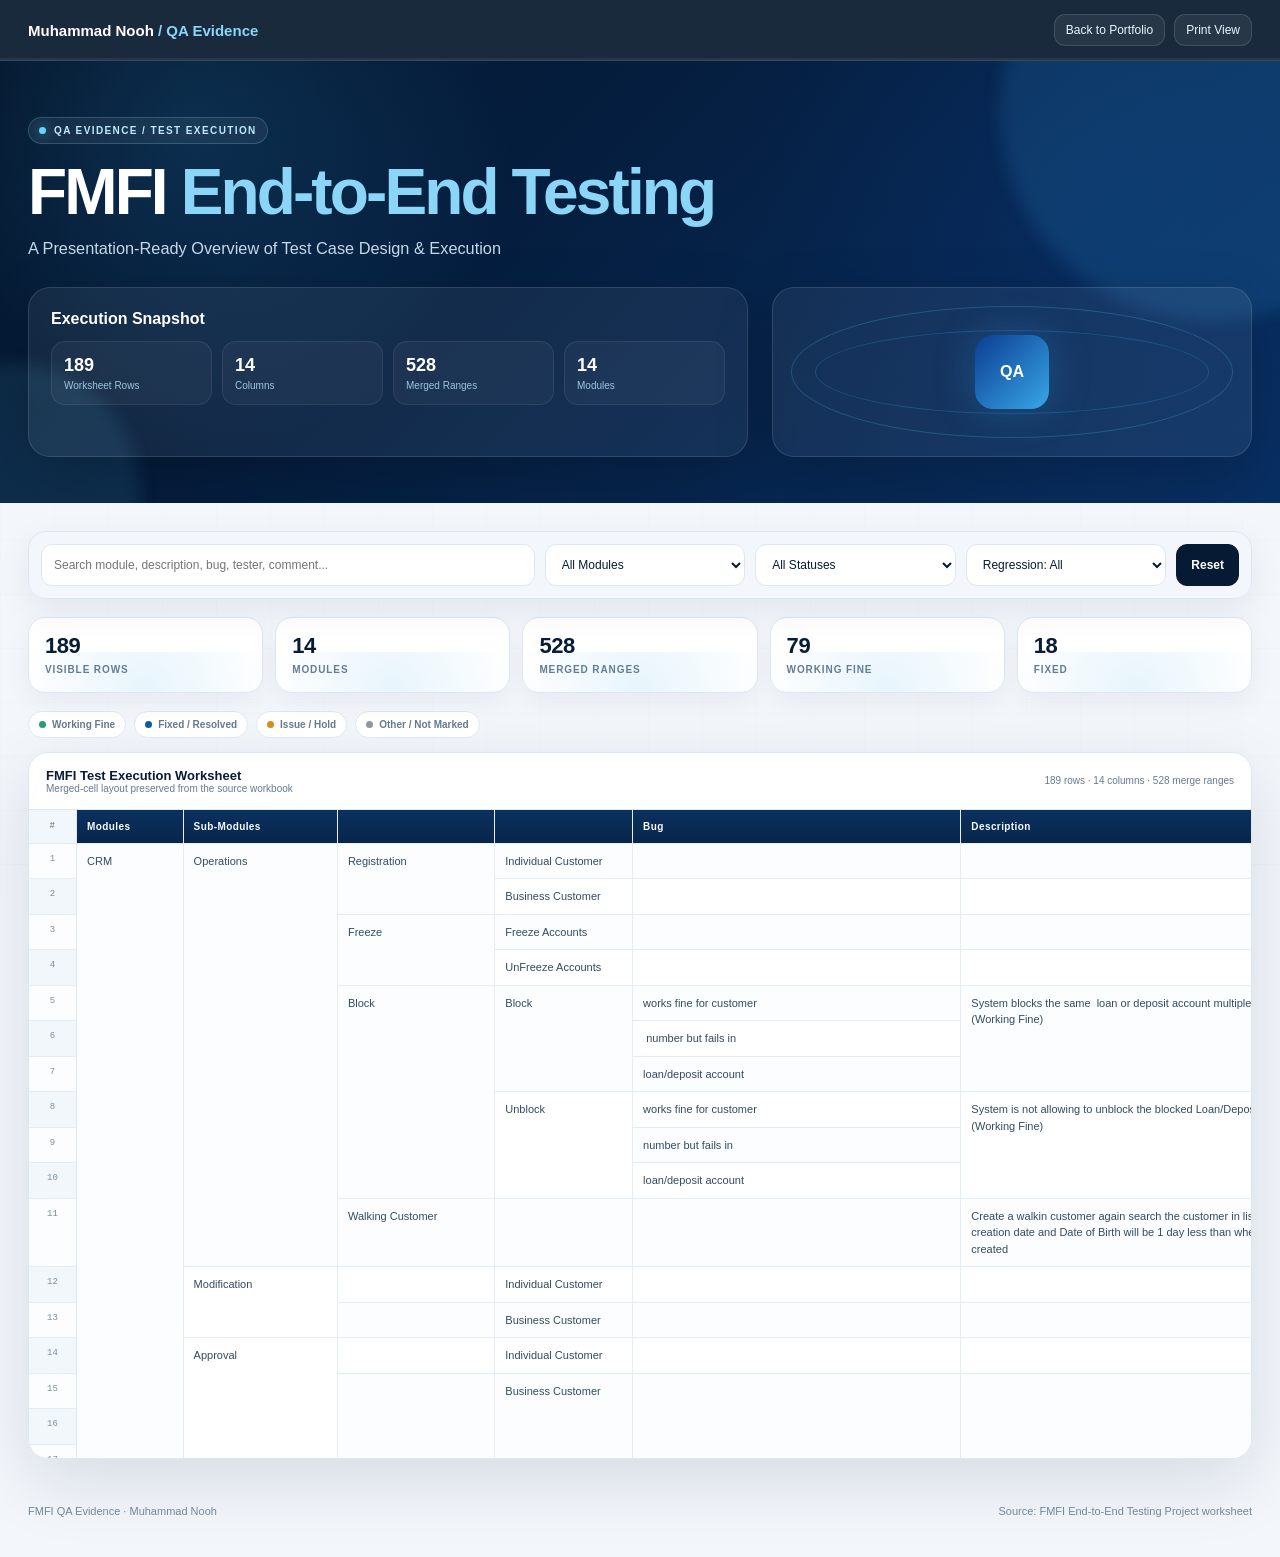
==== commit dbf318df: "portfolio-version-1.7" ====
--- a/test-cases.html
+++ b/test-cases.html
@@ -66,7 +66,7 @@
   <div class="hero-inner">
     <div class="eyebrow fade-in"><span class="dot"></span> QA Evidence / Test Execution</div>
     <h1 class="fade-in delay1">FMFI <span>End-to-End Testing</span></h1>
-    <p class="hero-copy fade-in delay2">A presentation-ready view of the original FMFI test execution worksheet, preserving merged cells, execution history, defects, regression results, dates, testers, and comments.</p>
+    <p class="hero-copy fade-in delay2">A Presentation-Ready Overview of Test Case Design & Execution</p>
     <div class="hero-grid fade-in delay3">
       <div class="hero-panel">
         <h2>Execution Snapshot</h2>
@@ -112,7 +112,6 @@
     <div class="table-wrap" id="tableWrap">
       <table id="qaTable">
         <thead><tr class="table-head-row"><th class="row-index">#</th><th>Modules</th><th>Sub-Modules</th><th></th><th></th><th>Bug</th><th>Description</th><th>Status</th><th>Tested by </th><th>Date</th><th>Comment</th><th>Regression II</th><th>Tested by </th><th>Date</th><th>Comment</th></tr></thead>
-        <tbody><tr class="table-row" data-row-index="0"><td class="row-index">#</td><td data-col="0" data-row="0">Modules</td><td data-col="1" data-row="0">Sub-Modules</td><td data-col="2" data-row="0"></td><td data-col="3" data-row="0"></td><td class="wide-cell" data-col="4" data-row="0">Bug</td><td class="wide-cell" data-col="5" data-row="0">Description</td><td data-col="6" data-row="0">Status</td><td data-col="7" data-row="0">Tested by </td><td class="date-cell" data-col="8" data-row="0">Date</td><td class="wide-cell" data-col="9" data-row="0">Comment</td><td data-col="10" data-row="0">Regression II</td><td data-col="11" data-row="0">Tested by </td><td class="date-cell" data-col="12" data-row="0">Date</td><td class="wide-cell" data-col="13" data-row="0">Comment</td></tr>
 <tr class="table-row" data-row-index="1"><td class="row-index">1</td><td rowspan="36" data-col="0" data-row="1">CRM</td><td rowspan="11" data-col="1" data-row="1">Operations</td><td rowspan="2" data-col="2" data-row="1">Registration</td><td data-col="3" data-row="1">Individual Customer</td><td class="wide-cell" data-col="4" data-row="1"></td><td class="wide-cell" data-col="5" data-row="1"></td><td class="status-good" data-col="6" data-row="1">Working fine</td><td data-col="7" data-row="1">Nooh</td><td class="date-cell" data-col="8" data-row="1">05 May 2026</td><td class="wide-cell" data-col="9" data-row="1"> </td><td class="status-good" data-col="10" data-row="1">Working fine</td><td data-col="11" data-row="1">Nooh</td><td class="date-cell" data-col="12" data-row="1">02 Jun 2026</td><td class="wide-cell" data-col="13" data-row="1"></td></tr>
 <tr class="table-row" data-row-index="2"><td class="row-index">2</td><td data-col="3" data-row="2">Business Customer</td><td class="wide-cell" data-col="4" data-row="2"></td><td class="wide-cell" data-col="5" data-row="2"></td><td class="status-good" data-col="6" data-row="2">Working fine</td><td data-col="7" data-row="2">Nooh</td><td class="date-cell" data-col="8" data-row="2">05 May 2026</td><td class="wide-cell" data-col="9" data-row="2"></td><td class="status-good" data-col="10" data-row="2">Working fine</td><td data-col="11" data-row="2">Nooh</td><td class="date-cell" data-col="12" data-row="2">02 Jun 2026</td><td class="wide-cell" data-col="13" data-row="2"></td></tr>
 <tr class="table-row" data-row-index="3"><td class="row-index">3</td><td rowspan="2" data-col="2" data-row="3">Freeze</td><td data-col="3" data-row="3">Freeze Accounts</td><td class="wide-cell" data-col="4" data-row="3"></td><td class="wide-cell" data-col="5" data-row="3"></td><td class="status-good" data-col="6" data-row="3">Working fine</td><td data-col="7" data-row="3">Nooh</td><td class="date-cell" data-col="8" data-row="3">05 May 2026</td><td class="wide-cell" data-col="9" data-row="3"></td><td class="status-good" data-col="10" data-row="3">Working fine</td><td data-col="11" data-row="3">Nooh</td><td class="date-cell" data-col="12" data-row="3">03 Jun 2026</td><td class="wide-cell" data-col="13" data-row="3"></td></tr>
